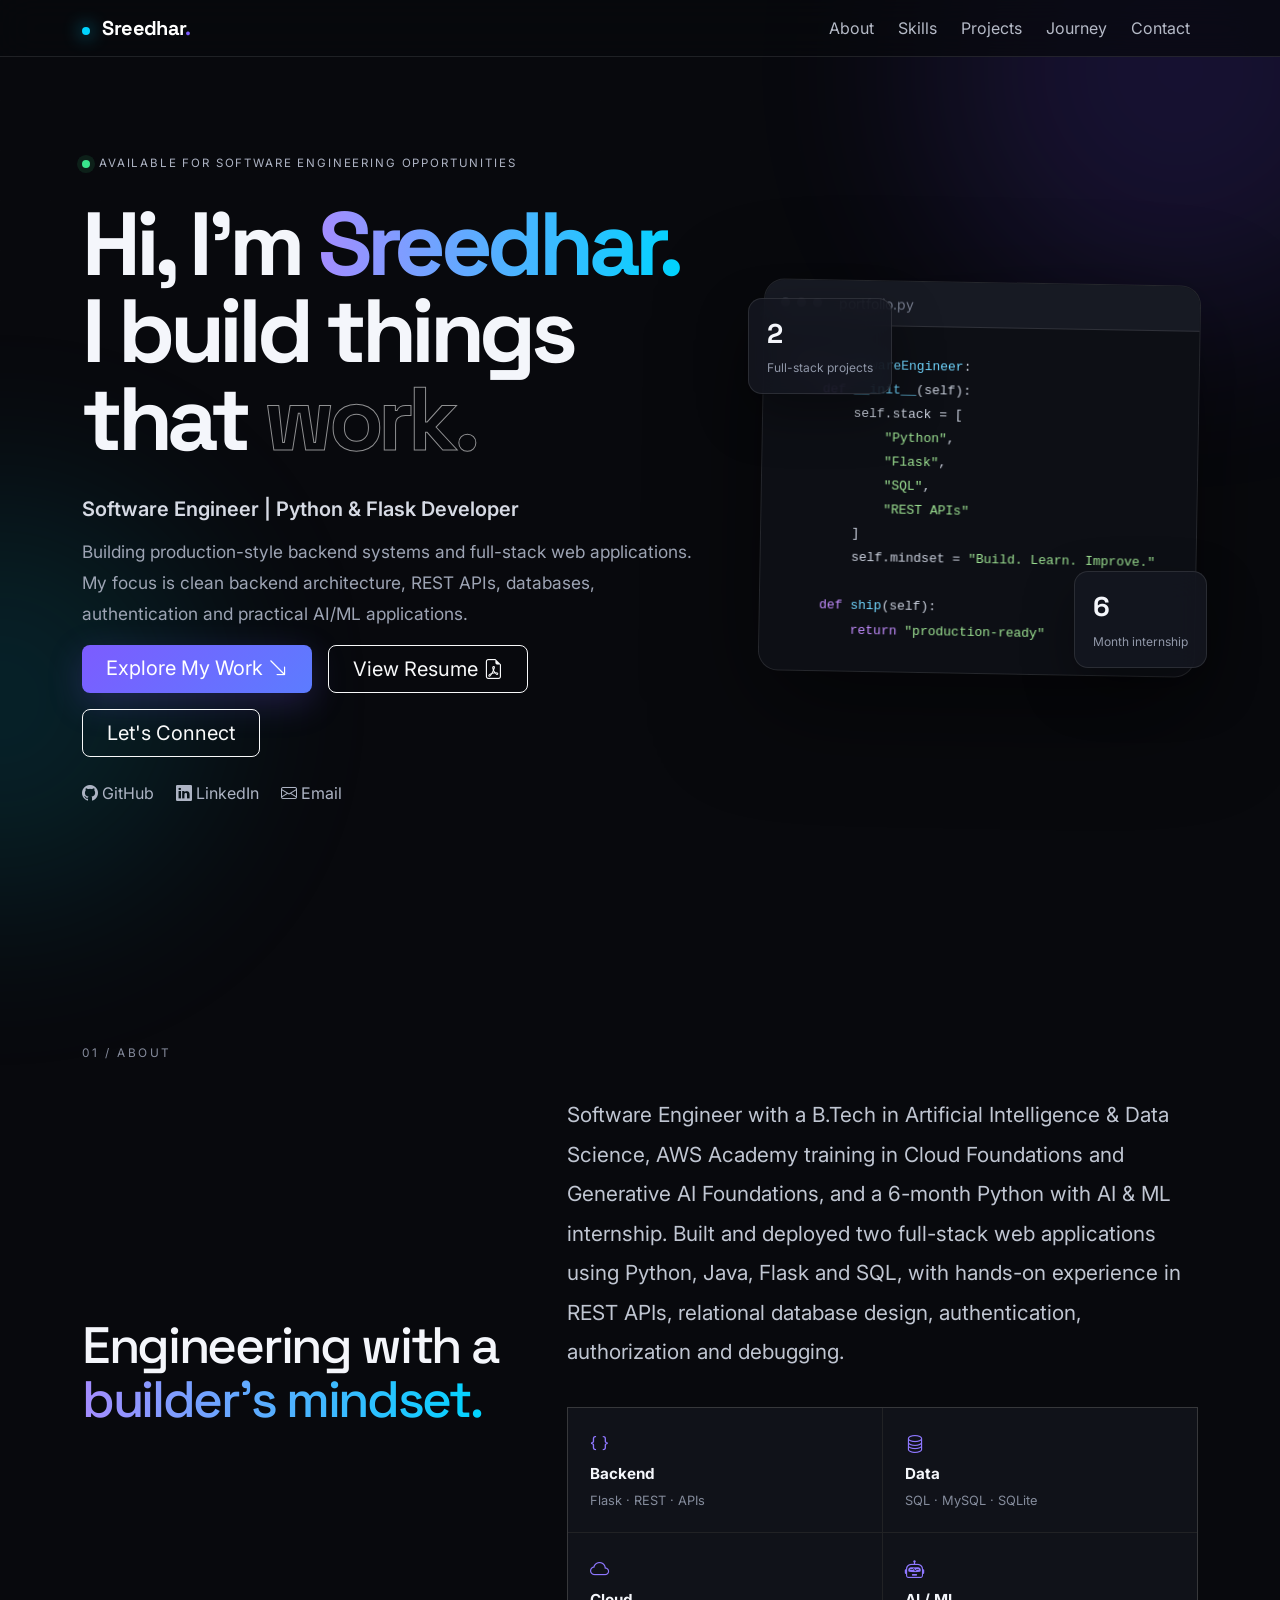
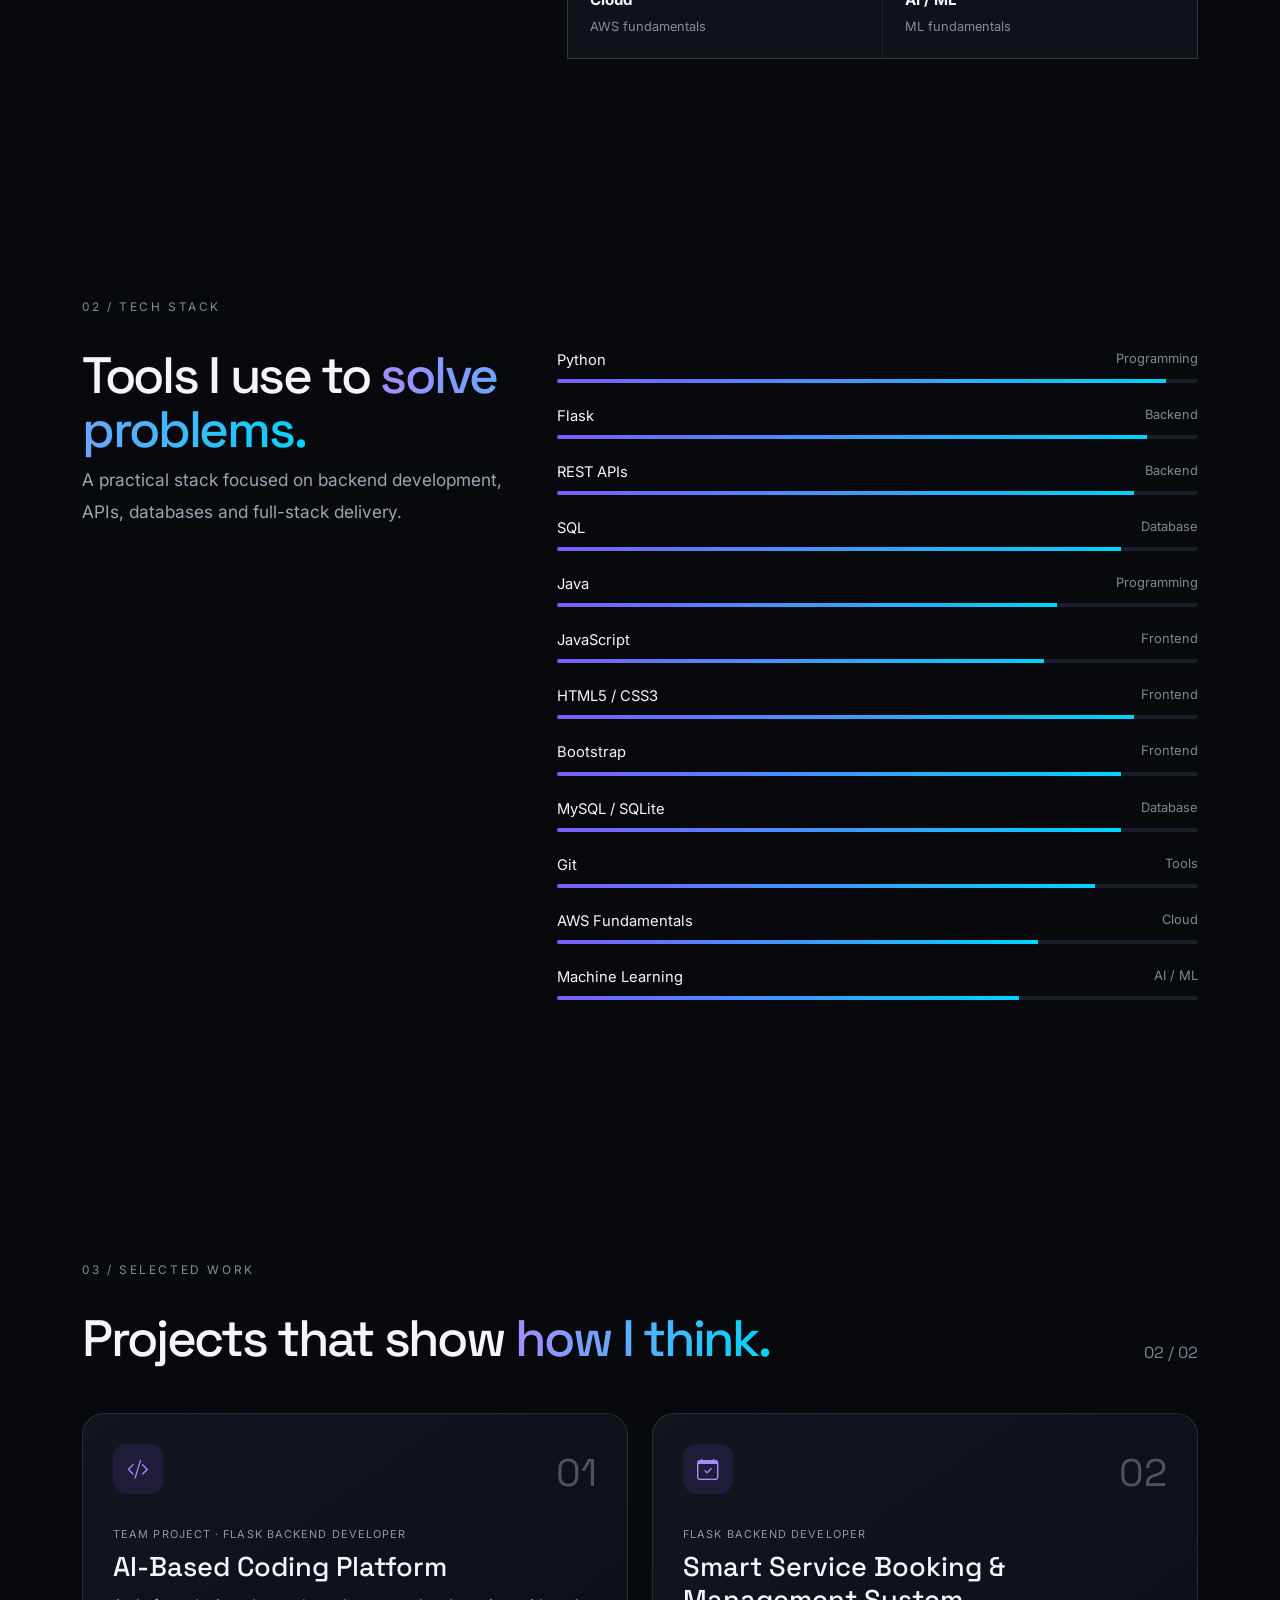
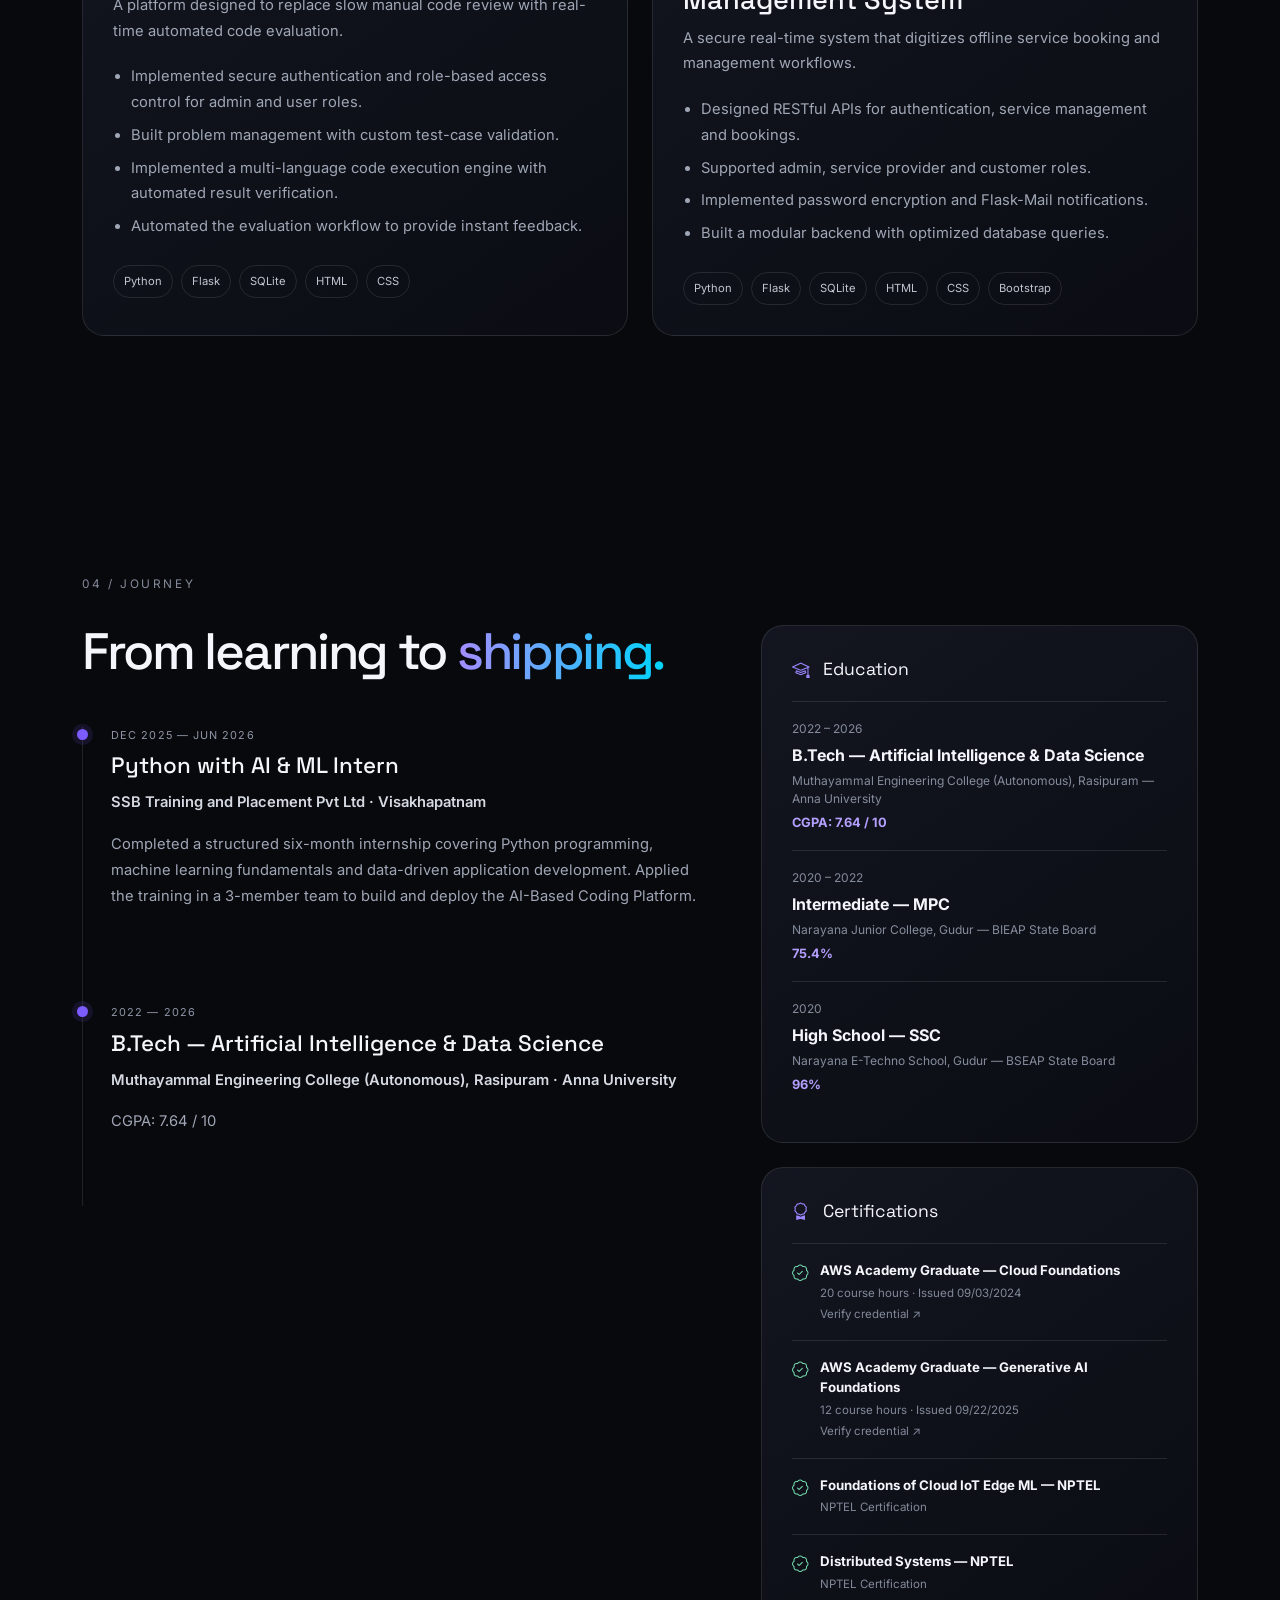
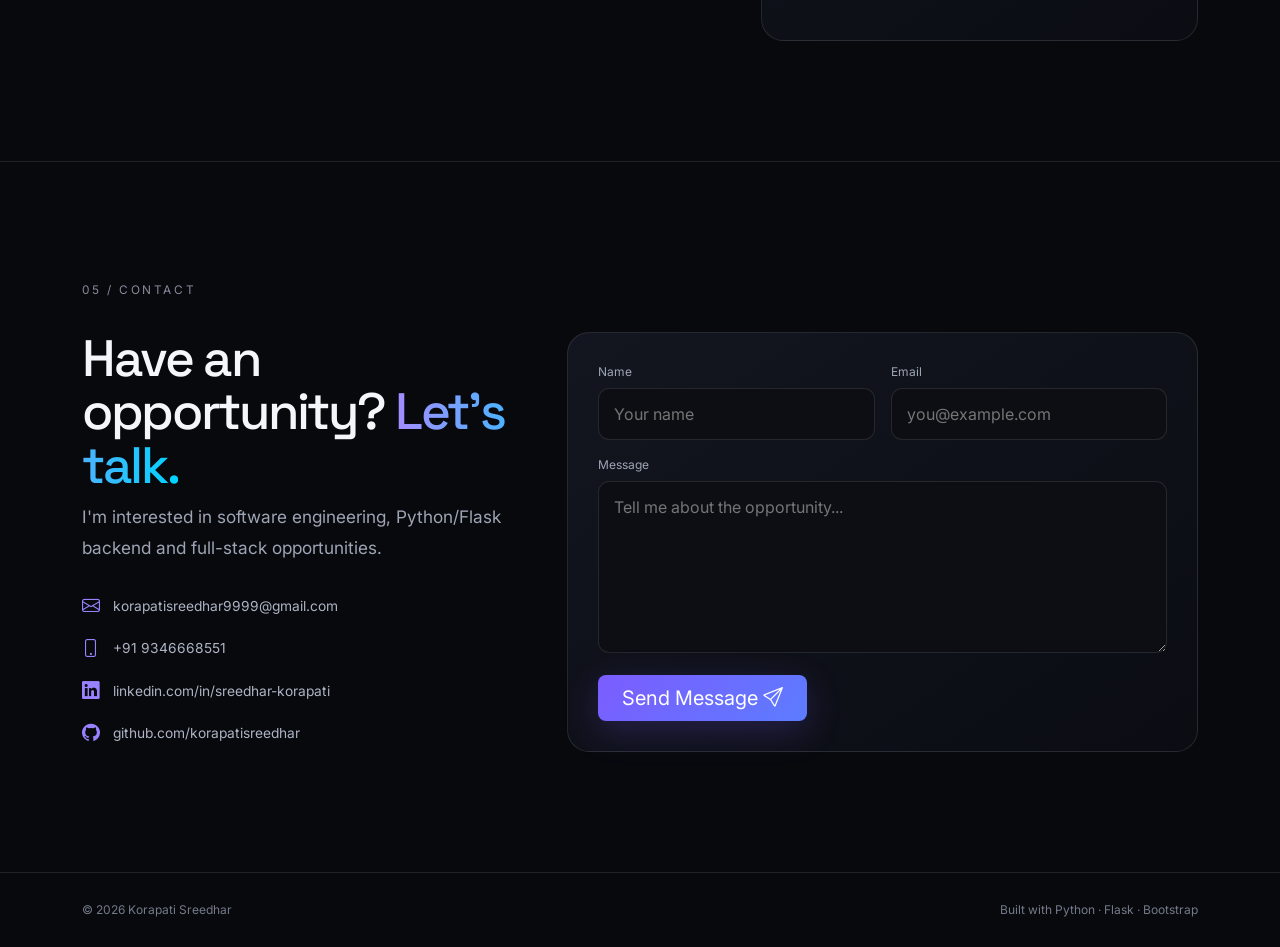
==== index.html @ 6ce33f74 "Make portfolio Netlify ready" ====
<!doctype html>
<html lang="en">
<head>
  <meta charset="utf-8">
  <meta name="viewport" content="width=device-width, initial-scale=1">
  <meta name="description" content="Portfolio of Korapati Sreedhar — Software Engineer, Python and Flask Developer.">
  <meta name="keywords" content="Korapati Sreedhar, Python Developer, Flask Developer, Software Engineer, REST API, AWS, AI Data Science">
  <meta name="author" content="Korapati Sreedhar">
  <title>Korapati Sreedhar | Software Engineer | Python & Flask Developer</title>

  <link rel="preconnect" href="https://fonts.googleapis.com">
  <link rel="preconnect" href="https://fonts.gstatic.com" crossorigin>
  <link href="https://fonts.googleapis.com/css2?family=Inter:wght@400;500;600;700;800&family=Space+Grotesk:wght@500;600;700&display=swap" rel="stylesheet">
  <link href="https://cdn.jsdelivr.net/npm/bootstrap@5.3.3/dist/css/bootstrap.min.css" rel="stylesheet">
  <link href="https://cdn.jsdelivr.net/npm/bootstrap-icons@1.11.3/font/bootstrap-icons.css" rel="stylesheet">
  <link rel="stylesheet" href="static/css/style.css">
</head>
<body data-bs-spy="scroll" data-bs-target="#mainNav">

<div class="bg-grid"></div>
<div class="orb orb-one"></div>
<div class="orb orb-two"></div>

<nav id="mainNav" class="navbar navbar-expand-lg navbar-dark fixed-top glass-nav">
  <div class="container">
    <a class="navbar-brand fw-bold" href="#home"><span class="brand-dot"></span> Sreedhar<span class="accent">.</span></a>
    <button class="navbar-toggler" type="button" data-bs-toggle="collapse" data-bs-target="#navMenu">
      <span class="navbar-toggler-icon"></span>
    </button>
    <div class="collapse navbar-collapse" id="navMenu">
      <ul class="navbar-nav ms-auto align-items-lg-center gap-lg-2">
        <li class="nav-item"><a class="nav-link" href="#about">About</a></li>
        <li class="nav-item"><a class="nav-link" href="#skills">Skills</a></li>
        <li class="nav-item"><a class="nav-link" href="#projects">Projects</a></li>
        <li class="nav-item"><a class="nav-link" href="#experience">Journey</a></li>
        <li class="nav-item"><a class="nav-link" href="#contact">Contact</a></li>
      </ul>
    </div>
  </div>
</nav>

<main id="home">
<section class="hero section-pad">
  <div class="container">
    <div class="row align-items-center g-5">
      <div class="col-lg-7 reveal">
        <div class="eyebrow"><span class="pulse"></span> AVAILABLE FOR SOFTWARE ENGINEERING OPPORTUNITIES</div>
        <h1>Hi, I'm <span class="gradient-text">Sreedhar.</span><br> I build things that <span class="outline-text">work.</span></h1>
        <p class="hero-role">Software Engineer | Python & Flask Developer</p>
        <p class="hero-copy">Building production-style backend systems and full-stack web applications. My focus is clean backend architecture, REST APIs, databases, authentication and practical AI/ML applications.</p>
        <div class="d-flex flex-wrap gap-3">
          <a class="btn btn-primary btn-lg px-4" href="#projects">Explore My Work <i class="bi bi-arrow-down-right"></i></a>
          <a class="btn btn-outline-light btn-lg px-4" href="resume.pdf" target="_blank">View Resume <i class="bi bi-file-earmark-pdf"></i></a>
          <a class="btn btn-outline-light btn-lg px-4" href="#contact">Let's Connect</a>
        </div>
        <div class="social-row mt-4">
          <a href="https://github.com/korapatisreedhar" target="_blank" rel="noopener"><i class="bi bi-github"></i> GitHub</a>
          <a href="https://linkedin.com/in/sreedhar-korapati" target="_blank" rel="noopener"><i class="bi bi-linkedin"></i> LinkedIn</a>
          <a href="mailto:korapatisreedhar9999@gmail.com"><i class="bi bi-envelope"></i> Email</a>
        </div>
      </div>
      <div class="col-lg-5 reveal">
        <div class="hero-card">
          <div class="code-window">
            <div class="window-bar"><span></span><span></span><span></span><small>portfolio.py</small></div>
            <pre><code><span class="kw">class</span> <span class="name">SoftwareEngineer</span>:
    <span class="kw">def</span> <span class="fn">__init__</span>(self):
        self.stack = [
            <span class="str">"Python"</span>,
            <span class="str">"Flask"</span>,
            <span class="str">"SQL"</span>,
            <span class="str">"REST APIs"</span>
        ]
        self.mindset = <span class="str">"Build. Learn. Improve."</span>

    <span class="kw">def</span> <span class="fn">ship</span>(self):
        <span class="kw">return</span> <span class="str">"production-ready"</span></code></pre>
          </div>
          <div class="floating-stat stat-one"><strong>2</strong><span>Full-stack projects</span></div>
          <div class="floating-stat stat-two"><strong>6</strong><span>Month internship</span></div>
        </div>
      </div>
    </div>
  </div>
</section>

<section id="about" class="section-pad">
  <div class="container">
    <div class="section-label">01 / ABOUT</div>
    <div class="row g-5 align-items-center">
      <div class="col-lg-5 reveal">
        <h2>Engineering with a <span class="gradient-text">builder's mindset.</span></h2>
      </div>
      <div class="col-lg-7 reveal">
        <p class="large-copy">Software Engineer with a B.Tech in Artificial Intelligence & Data Science, AWS Academy training in Cloud Foundations and Generative AI Foundations, and a 6-month Python with AI & ML internship. Built and deployed two full-stack web applications using Python, Java, Flask and SQL, with hands-on experience in REST APIs, relational database design, authentication, authorization and debugging.</p>
        <div class="mini-grid">
          <div><i class="bi bi-braces"></i><strong>Backend</strong><span>Flask · REST · APIs</span></div>
          <div><i class="bi bi-database"></i><strong>Data</strong><span>SQL · MySQL · SQLite</span></div>
          <div><i class="bi bi-cloud"></i><strong>Cloud</strong><span>AWS fundamentals</span></div>
          <div><i class="bi bi-robot"></i><strong>AI / ML</strong><span>ML fundamentals</span></div>
        </div>
      </div>
    </div>
  </div>
</section>

<section id="skills" class="section-pad">
  <div class="container">
    <div class="section-label">02 / TECH STACK</div>
    <div class="row g-4">
      <div class="col-lg-5 reveal">
        <h2>Tools I use to <span class="gradient-text">solve problems.</span></h2>
        <p class="muted">A practical stack focused on backend development, APIs, databases and full-stack delivery.</p>
      </div>
      <div class="col-lg-7">
        
        <div class="skill-item reveal">
          <div class="d-flex justify-content-between"><span>Python</span><small>Programming</small></div>
          <div class="progress-track"><div class="progress-fill" data-width="95%"></div></div>
        </div>
        
        <div class="skill-item reveal">
          <div class="d-flex justify-content-between"><span>Flask</span><small>Backend</small></div>
          <div class="progress-track"><div class="progress-fill" data-width="92%"></div></div>
        </div>
        
        <div class="skill-item reveal">
          <div class="d-flex justify-content-between"><span>REST APIs</span><small>Backend</small></div>
          <div class="progress-track"><div class="progress-fill" data-width="90%"></div></div>
        </div>
        
        <div class="skill-item reveal">
          <div class="d-flex justify-content-between"><span>SQL</span><small>Database</small></div>
          <div class="progress-track"><div class="progress-fill" data-width="88%"></div></div>
        </div>
        
        <div class="skill-item reveal">
          <div class="d-flex justify-content-between"><span>Java</span><small>Programming</small></div>
          <div class="progress-track"><div class="progress-fill" data-width="78%"></div></div>
        </div>
        
        <div class="skill-item reveal">
          <div class="d-flex justify-content-between"><span>JavaScript</span><small>Frontend</small></div>
          <div class="progress-track"><div class="progress-fill" data-width="76%"></div></div>
        </div>
        
        <div class="skill-item reveal">
          <div class="d-flex justify-content-between"><span>HTML5 / CSS3</span><small>Frontend</small></div>
          <div class="progress-track"><div class="progress-fill" data-width="90%"></div></div>
        </div>
        
        <div class="skill-item reveal">
          <div class="d-flex justify-content-between"><span>Bootstrap</span><small>Frontend</small></div>
          <div class="progress-track"><div class="progress-fill" data-width="88%"></div></div>
        </div>
        
        <div class="skill-item reveal">
          <div class="d-flex justify-content-between"><span>MySQL / SQLite</span><small>Database</small></div>
          <div class="progress-track"><div class="progress-fill" data-width="88%"></div></div>
        </div>
        
        <div class="skill-item reveal">
          <div class="d-flex justify-content-between"><span>Git</span><small>Tools</small></div>
          <div class="progress-track"><div class="progress-fill" data-width="84%"></div></div>
        </div>
        
        <div class="skill-item reveal">
          <div class="d-flex justify-content-between"><span>AWS Fundamentals</span><small>Cloud</small></div>
          <div class="progress-track"><div class="progress-fill" data-width="75%"></div></div>
        </div>
        
        <div class="skill-item reveal">
          <div class="d-flex justify-content-between"><span>Machine Learning</span><small>AI / ML</small></div>
          <div class="progress-track"><div class="progress-fill" data-width="72%"></div></div>
        </div>
        
      </div>
    </div>
  </div>
</section>

<section id="projects" class="section-pad">
  <div class="container">
    <div class="section-label">03 / SELECTED WORK</div>
    <div class="d-flex flex-wrap justify-content-between align-items-end gap-3 mb-5">
      <h2 class="mb-0">Projects that show <span class="gradient-text">how I think.</span></h2>
      <span class="project-count">02 / 02</span>
    </div>
    <div class="row g-4">
      
      <div class="col-lg-6 reveal">
        <article class="project-card">
          <div class="project-top">
            <div class="project-icon"><i class="bi bi-code-slash"></i></div>
            <span class="project-number">01</span>
          </div>
          <div class="project-type">Team Project · Flask Backend Developer</div>
          <h3>AI-Based Coding Platform</h3>
          <p>A platform designed to replace slow manual code review with real-time automated code evaluation.</p>
          <ul>
            <li>Implemented secure authentication and role-based access control for admin and user roles.</li><li>Built problem management with custom test-case validation.</li><li>Implemented a multi-language code execution engine with automated result verification.</li><li>Automated the evaluation workflow to provide instant feedback.</li>
          </ul>
          <div class="stack-row">
            <span>Python</span><span>Flask</span><span>SQLite</span><span>HTML</span><span>CSS</span>
          </div>
        </article>
      </div>
      
      <div class="col-lg-6 reveal">
        <article class="project-card">
          <div class="project-top">
            <div class="project-icon"><i class="bi bi-calendar-check"></i></div>
            <span class="project-number">02</span>
          </div>
          <div class="project-type">Flask Backend Developer</div>
          <h3>Smart Service Booking & Management System</h3>
          <p>A secure real-time system that digitizes offline service booking and management workflows.</p>
          <ul>
            <li>Designed RESTful APIs for authentication, service management and bookings.</li><li>Supported admin, service provider and customer roles.</li><li>Implemented password encryption and Flask-Mail notifications.</li><li>Built a modular backend with optimized database queries.</li>
          </ul>
          <div class="stack-row">
            <span>Python</span><span>Flask</span><span>SQLite</span><span>HTML</span><span>CSS</span><span>Bootstrap</span>
          </div>
        </article>
      </div>
      
    </div>
  </div>
</section>

<section id="experience" class="section-pad">
  <div class="container">
    <div class="section-label">04 / JOURNEY</div>
    <div class="row g-5">
      <div class="col-lg-7 reveal">
        <h2>From learning to <span class="gradient-text">shipping.</span></h2>
        <div class="timeline mt-5">
          <div class="timeline-item">
            <span class="timeline-dot"></span>
            <div class="timeline-date">DEC 2025 — JUN 2026</div>
            <h3>Python with AI & ML Intern</h3>
            <p class="company">SSB Training and Placement Pvt Ltd · Visakhapatnam</p>
            <p>Completed a structured six-month internship covering Python programming, machine learning fundamentals and data-driven application development. Applied the training in a 3-member team to build and deploy the AI-Based Coding Platform.</p>
          </div>
          <div class="timeline-item">
            <span class="timeline-dot"></span>
            <div class="timeline-date">2022 — 2026</div>
            <h3>B.Tech — Artificial Intelligence & Data Science</h3>
            <p class="company">Muthayammal Engineering College (Autonomous), Rasipuram · Anna University</p>
            <p>CGPA: 7.64 / 10</p>
          </div>
        </div>
      </div>
      <div class="col-lg-5 reveal">
        <div class="side-card">
          <div class="side-title"><i class="bi bi-mortarboard"></i> Education</div>
          
          <div class="edu-item">
            <small>2022 – 2026</small><strong>B.Tech — Artificial Intelligence & Data Science</strong><span>Muthayammal Engineering College (Autonomous), Rasipuram — Anna University</span><b>CGPA: 7.64 / 10</b>
          </div>
          
          <div class="edu-item">
            <small>2020 – 2022</small><strong>Intermediate — MPC</strong><span>Narayana Junior College, Gudur — BIEAP State Board</span><b>75.4%</b>
          </div>
          
          <div class="edu-item">
            <small>2020</small><strong>High School — SSC</strong><span>Narayana E-Techno School, Gudur — BSEAP State Board</span><b>96%</b>
          </div>
          
        </div>
        <div class="side-card mt-4">
          <div class="side-title"><i class="bi bi-award"></i> Certifications</div>
          
          <div class="cert-item">
            <i class="bi bi-patch-check"></i>
            <div><strong>AWS Academy Graduate — Cloud Foundations</strong><span>20 course hours · Issued 09/03/2024</span><a href="https://credly.com/go/Mh8CQO0n" target="_blank" rel="noopener">Verify credential ↗</a></div>
          </div>
          
          <div class="cert-item">
            <i class="bi bi-patch-check"></i>
            <div><strong>AWS Academy Graduate — Generative AI Foundations</strong><span>12 course hours · Issued 09/22/2025</span><a href="https://credly.com/badges/006347e3-b0c2-4b7e-8e74-ee17e98fd7c4" target="_blank" rel="noopener">Verify credential ↗</a></div>
          </div>
          
          <div class="cert-item">
            <i class="bi bi-patch-check"></i>
            <div><strong>Foundations of Cloud IoT Edge ML — NPTEL</strong><span>NPTEL Certification</span></div>
          </div>
          
          <div class="cert-item">
            <i class="bi bi-patch-check"></i>
            <div><strong>Distributed Systems — NPTEL</strong><span>NPTEL Certification</span></div>
          </div>
          
        </div>
      </div>
    </div>
  </div>
</section>

<section id="contact" class="section-pad contact-section">
  <div class="container">
    <div class="section-label">05 / CONTACT</div>
    <div class="row g-5 align-items-start">
      <div class="col-lg-5 reveal">
        <h2>Have an opportunity? <span class="gradient-text">Let's talk.</span></h2>
        <p class="muted">I'm interested in software engineering, Python/Flask backend and full-stack opportunities.</p>
        <div class="contact-links">
          <a href="mailto:korapatisreedhar9999@gmail.com"><i class="bi bi-envelope"></i><span>korapatisreedhar9999@gmail.com</span></a>
          <a href="tel:+91 9346668551"><i class="bi bi-phone"></i><span>+91 9346668551</span></a>
          <a href="https://linkedin.com/in/sreedhar-korapati" target="_blank" rel="noopener"><i class="bi bi-linkedin"></i><span>linkedin.com/in/sreedhar-korapati</span></a>
          <a href="https://github.com/korapatisreedhar" target="_blank" rel="noopener"><i class="bi bi-github"></i><span>github.com/korapatisreedhar</span></a>
        </div>
      </div>
      <div class="col-lg-7 reveal">
        
          
        
        <form class="contact-form" method="POST" action="#">
          <input type="hidden" name="form-name" value="contact"><p class="d-none"><label>Do not fill this out: <input name="bot-field"></label></p><div class="row g-3">
            <div class="col-md-6"><label>Name</label><input name="name" type="text" placeholder="Your name" required maxlength="120"></div>
            <div class="col-md-6"><label>Email</label><input name="email" type="email" placeholder="you@example.com" required maxlength="160"></div>
            <div class="col-12"><label>Message</label><textarea name="message" rows="6" placeholder="Tell me about the opportunity..." required></textarea></div>
            <div class="col-12"><button class="btn btn-primary btn-lg px-4" type="submit">Send Message <i class="bi bi-send"></i></button></div>
          </div>
        </form>
      </div>
    </div>
  </div>
</section>
</main>

<footer class="footer">
  <div class="container d-flex flex-wrap justify-content-between gap-3">
    <span>© 2026 Korapati Sreedhar</span>
    <span>Built with Python · Flask · Bootstrap</span>
  </div>
</footer>

<script src="https://cdn.jsdelivr.net/npm/bootstrap@5.3.3/dist/js/bootstrap.bundle.min.js"></script>
<script src="static/js/main.js"></script>
</body>
</html>
---- static/css/style.css ----
:root{
  --bg:#08090d;--surface:#101219;--surface2:#151822;--text:#f4f6fb;--muted:#9da4b4;
  --line:rgba(255,255,255,.10);--accent:#7c5cff;--accent2:#00d4ff;
}
*{scroll-behavior:smooth}body{margin:0;background:var(--bg);color:var(--text);font-family:Inter,sans-serif;overflow-x:hidden}
h1,h2,h3,.navbar-brand{font-family:"Space Grotesk",sans-serif}h1{font-size:clamp(3.1rem,7vw,6.4rem);line-height:.98;letter-spacing:-.06em;font-weight:700}
h2{font-size:clamp(2.2rem,4vw,4rem);line-height:1.05;letter-spacing:-.045em}.accent,.gradient-text{color:var(--accent)}
.gradient-text{background:linear-gradient(90deg,#a58cff,#00d4ff);-webkit-background-clip:text;background-clip:text;color:transparent}
.outline-text{-webkit-text-stroke:1px rgba(255,255,255,.55);color:transparent}.muted{color:var(--muted);font-size:1.08rem;line-height:1.8}
.section-pad{padding:120px 0}.section-label{font-size:.74rem;letter-spacing:.22em;color:#858b9c;margin-bottom:32px}
.bg-grid{position:fixed;inset:0;pointer-events:none;opacity:.18;background-image:linear-gradient(rgba(255,255,255,.035) 1px,transparent 1px),linear-gradient(90deg,rgba(255,255,255,.035) 1px,transparent 1px);background-size:50px 50px;mask-image:linear-gradient(to bottom,black,transparent 85%);z-index:-3}
.orb{position:fixed;border-radius:50%;filter:blur(100px);opacity:.15;z-index:-2}.orb-one{width:500px;height:500px;background:#7048ff;top:-180px;right:-150px}.orb-two{width:400px;height:400px;background:#00bcd4;bottom:0;left:-200px}
.glass-nav{background:rgba(8,9,13,.72);backdrop-filter:blur(18px);border-bottom:1px solid var(--line)}.navbar-brand{letter-spacing:-.03em}.brand-dot{display:inline-block;width:8px;height:8px;background:var(--accent2);border-radius:50%;margin-right:8px;box-shadow:0 0 18px var(--accent2)}
.nav-link{color:#b5bac7!important}.nav-link:hover{color:#fff!important}.hero{min-height:100vh;display:flex;align-items:center;padding-top:150px}
.eyebrow{display:inline-flex;align-items:center;gap:9px;font-size:.72rem;letter-spacing:.16em;color:#aeb4c4;margin-bottom:28px}.pulse{width:8px;height:8px;border-radius:50%;background:#39e58c;box-shadow:0 0 0 5px rgba(57,229,140,.1)}
.hero-role{font-size:1.25rem;color:#d6dae4;margin:30px 0 12px;font-weight:600}.hero-copy{max-width:650px;color:var(--muted);font-size:1.08rem;line-height:1.8}
.btn-primary{background:linear-gradient(135deg,#7c5cff,#5c7cff);border:0;box-shadow:0 10px 35px rgba(124,92,255,.22)}.btn-primary:hover{transform:translateY(-2px)}
.social-row{display:flex;gap:22px;flex-wrap:wrap}.social-row a,.contact-links a{color:#adb4c4;text-decoration:none}.social-row a:hover,.contact-links a:hover{color:#fff}
.hero-card{position:relative;min-height:500px;display:flex;align-items:center;justify-content:center}.code-window{width:min(100%,510px);background:#0d0f15;border:1px solid var(--line);border-radius:20px;overflow:hidden;box-shadow:0 35px 100px rgba(0,0,0,.5);transform:rotate(1deg)}
.window-bar{height:45px;background:#171a23;border-bottom:1px solid var(--line);display:flex;align-items:center;gap:7px;padding:0 16px}.window-bar span{width:9px;height:9px;border-radius:50%;background:#454b59}.window-bar small{margin-left:10px;color:#73798a}.code-window pre{margin:0;padding:28px;font-size:13px;line-height:1.85;color:#cbd1de;overflow:auto}.kw{color:#c38cff}.name,.fn{color:#70d6ff}.str{color:#9ee493}
.floating-stat{position:absolute;background:rgba(20,23,32,.85);border:1px solid var(--line);backdrop-filter:blur(15px);padding:15px 18px;border-radius:14px;box-shadow:0 20px 50px rgba(0,0,0,.35)}.floating-stat strong{display:block;font-size:1.7rem;font-family:"Space Grotesk"}.floating-stat span{color:#9097a8;font-size:.75rem}.stat-one{top:14%;left:-3%}.stat-two{right:-2%;bottom:12%}
.large-copy{font-size:1.3rem;line-height:1.9;color:#c0c6d2}.mini-grid{display:grid;grid-template-columns:1fr 1fr;gap:1px;background:var(--line);border:1px solid var(--line);margin-top:35px}.mini-grid div{background:var(--surface);padding:22px;display:grid;gap:5px}.mini-grid i{color:#8e77ff;font-size:1.2rem}.mini-grid strong{font-size:.95rem}.mini-grid span{color:#858c9c;font-size:.8rem}
.skill-item{margin-bottom:22px}.skill-item>div:first-child{font-size:.92rem;margin-bottom:8px}.skill-item small{color:#7f8696}.progress-track{height:4px;background:#1b1e28;border-radius:10px;overflow:hidden}.progress-fill{height:100%;width:0;background:linear-gradient(90deg,#7c5cff,#00d4ff);transition:width 1.2s ease}
.project-card,.side-card,.contact-form{height:100%;background:linear-gradient(145deg,rgba(21,24,34,.9),rgba(12,14,20,.9));border:1px solid var(--line);border-radius:22px;padding:30px;transition:.35s}.project-card:hover{transform:translateY(-8px);border-color:rgba(124,92,255,.4);box-shadow:0 25px 70px rgba(0,0,0,.3)}.project-top{display:flex;justify-content:space-between}.project-icon{width:50px;height:50px;display:grid;place-items:center;border-radius:14px;background:rgba(124,92,255,.12);color:#a58cff;font-size:1.35rem}.project-number{color:#4d5361;font-family:"Space Grotesk";font-size:2.4rem}.project-type,.timeline-date{color:#8f96a6;text-transform:uppercase;letter-spacing:.1em;font-size:.68rem;margin-top:24px}.project-card h3{font-size:1.7rem;margin:9px 0}.project-card p,.project-card li,.timeline-item p{color:#9fa6b5;line-height:1.75;font-size:.92rem}.project-card ul{padding-left:18px;margin:20px 0}.project-card li{margin:7px 0}.stack-row{display:flex;gap:8px;flex-wrap:wrap;margin-top:25px}.stack-row span{padding:7px 10px;border:1px solid var(--line);border-radius:999px;color:#c0c5d0;font-size:.7rem}
.project-count{font-family:"Space Grotesk";color:#7e8494}.timeline{border-left:1px solid var(--line);padding-left:28px}.timeline-item{position:relative;padding-bottom:55px}.timeline-dot{position:absolute;left:-34px;top:2px;width:11px;height:11px;border-radius:50%;background:var(--accent);box-shadow:0 0 0 5px rgba(124,92,255,.12)}.timeline-item h3{font-size:1.4rem;margin:10px 0}.timeline-item .company{color:#d5d9e2;font-weight:600}.side-card{height:auto}.side-title{font-family:"Space Grotesk";font-size:1.1rem;padding-bottom:18px;border-bottom:1px solid var(--line)}.side-title i{color:#9b86ff;margin-right:8px}.edu-item{padding:18px 0;border-bottom:1px solid var(--line);display:grid;gap:5px}.edu-item:last-child{border:0}.edu-item small,.edu-item span{color:#858c9d;font-size:.75rem}.edu-item b{color:#b49fff;font-size:.8rem}.cert-item{display:flex;gap:12px;padding:17px 0;border-bottom:1px solid var(--line)}.cert-item:last-child{border:0}.cert-item>i{color:#75ddaf}.cert-item div{display:grid;gap:4px}.cert-item strong{font-size:.83rem}.cert-item span,.cert-item a{font-size:.72rem;color:#82899a;text-decoration:none}.cert-item a:hover{color:#fff}
.contact-section{border-top:1px solid var(--line)}.contact-links{display:grid;gap:16px;margin-top:30px}.contact-links a{display:flex;gap:13px;align-items:center;font-size:.86rem}.contact-links i{color:#9882ff;font-size:1.1rem}.contact-form label{display:block;color:#9ea5b4;font-size:.75rem;margin-bottom:7px}.contact-form input,.contact-form textarea{width:100%;background:#0c0e14;border:1px solid var(--line);border-radius:11px;padding:13px 15px;color:#fff;outline:0}.contact-form input:focus,.contact-form textarea:focus{border-color:#7561d9;box-shadow:0 0 0 3px rgba(124,92,255,.08)}.footer{border-top:1px solid var(--line);padding:28px 0;color:#737a8a;font-size:.75rem}
.reveal{opacity:0;transform:translateY(20px);transition:opacity .7s ease,transform .7s ease}.reveal.visible{opacity:1;transform:none}
@media(max-width:991px){.hero{padding-top:130px}.hero-card{min-height:430px}.stat-one{left:0}.stat-two{right:0}.section-pad{padding:90px 0}}
@media(max-width:575px){.section-pad{padding:75px 0}.hero-card{min-height:360px}.code-window pre{padding:18px;font-size:10px}.floating-stat{padding:10px 12px}.floating-stat strong{font-size:1.3rem}.floating-stat span{font-size:.65rem}.mini-grid{grid-template-columns:1fr}}
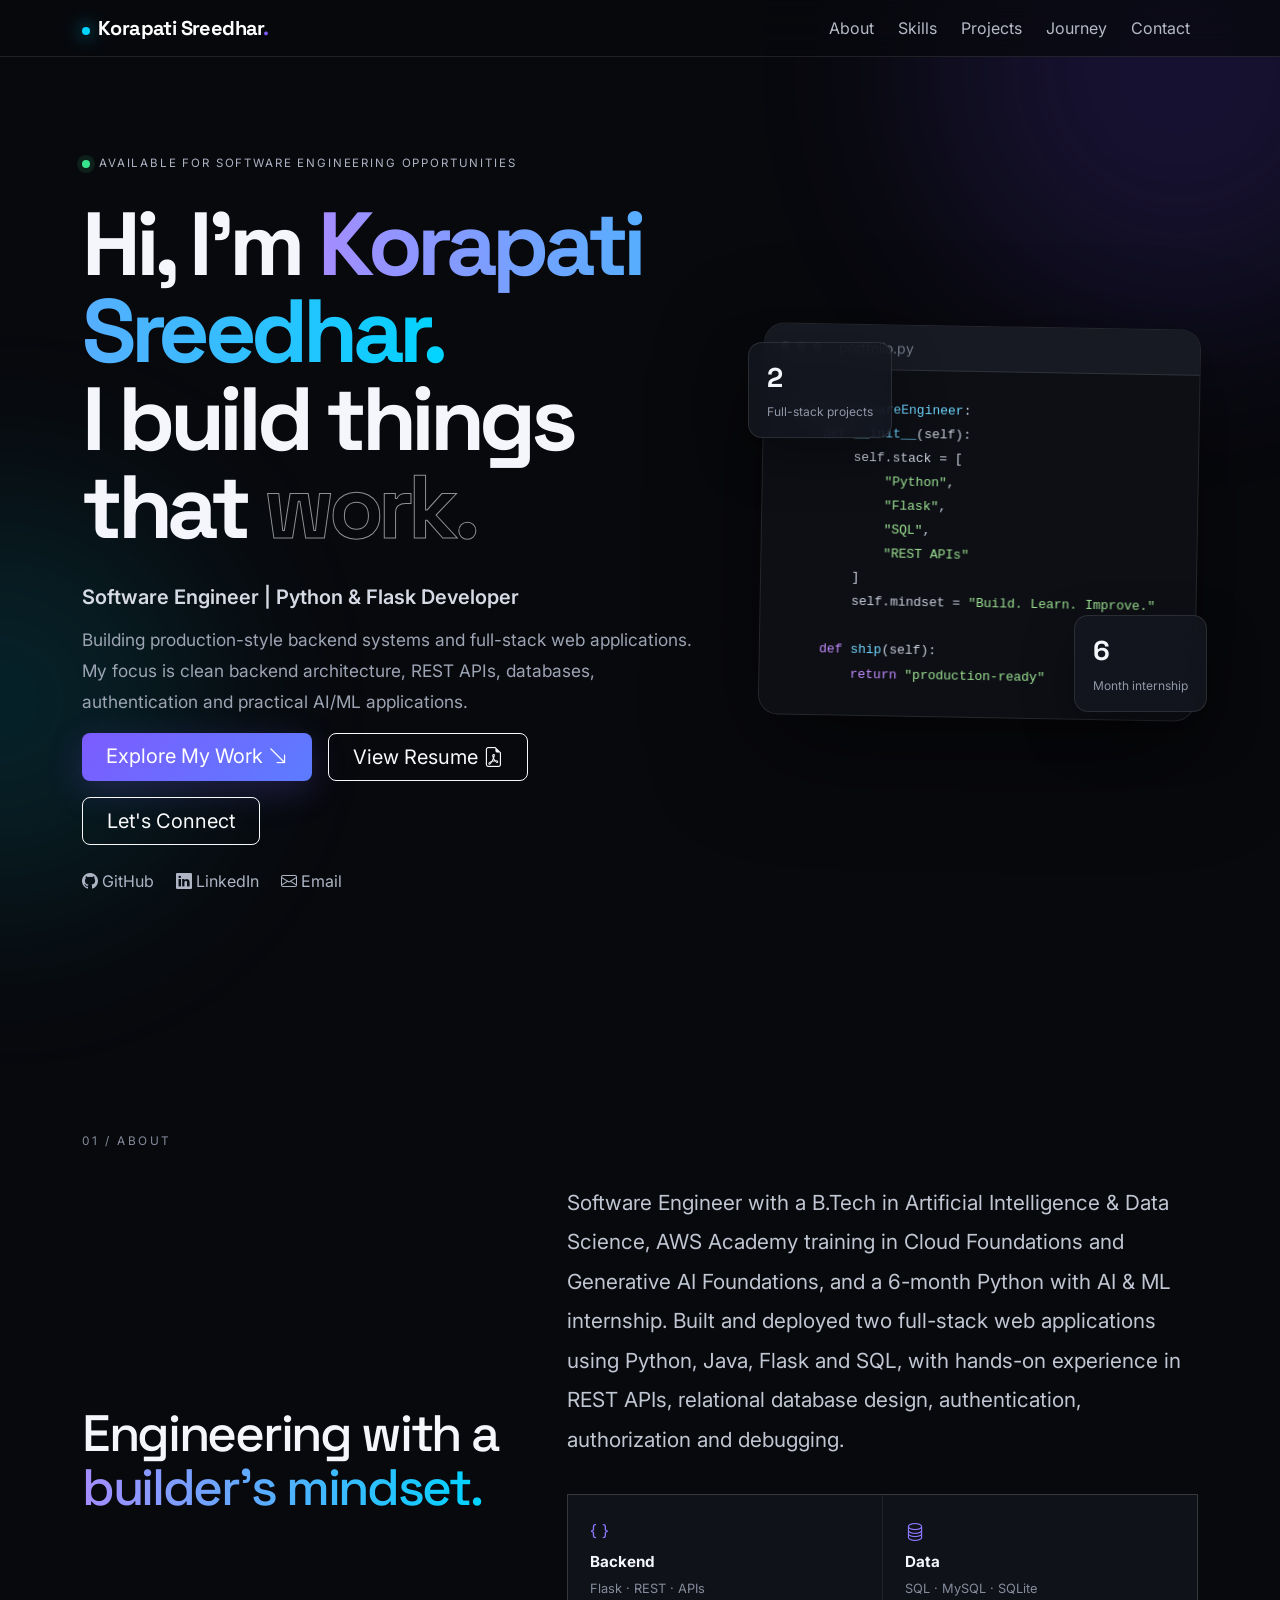
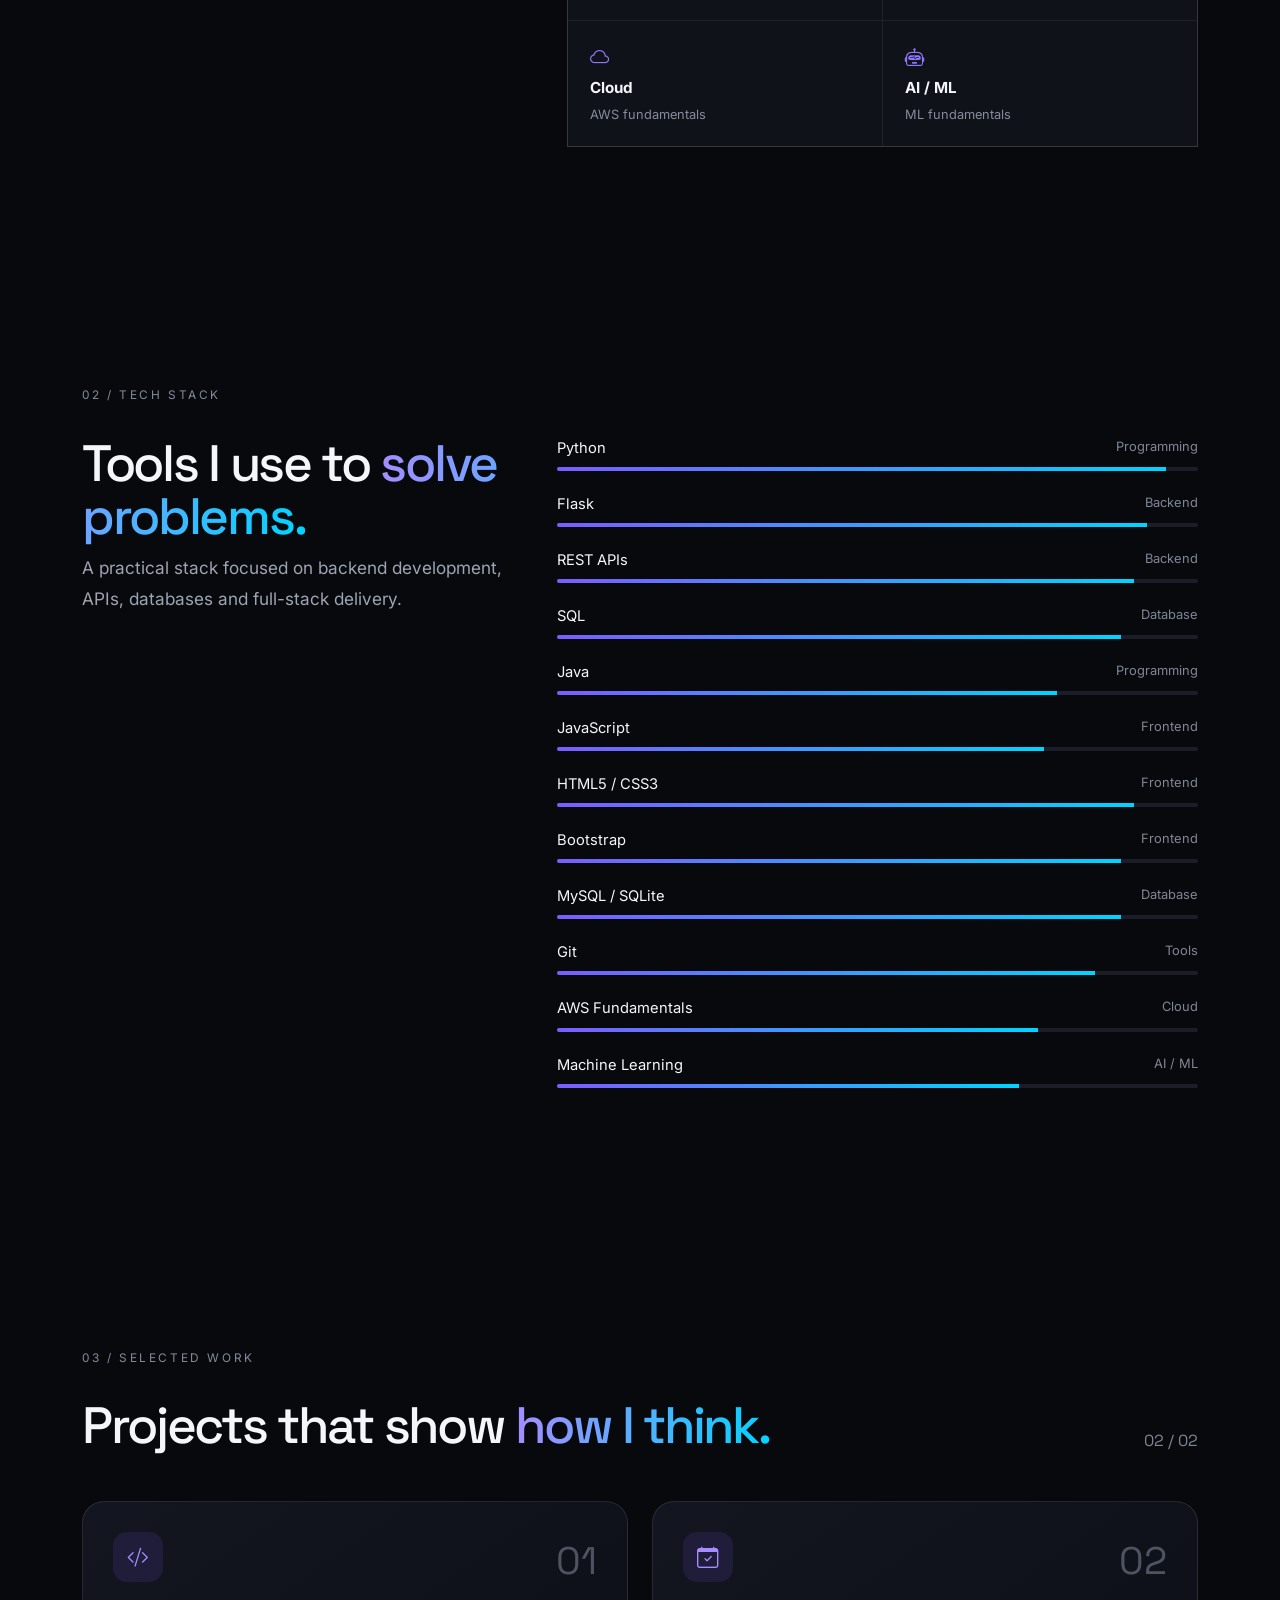
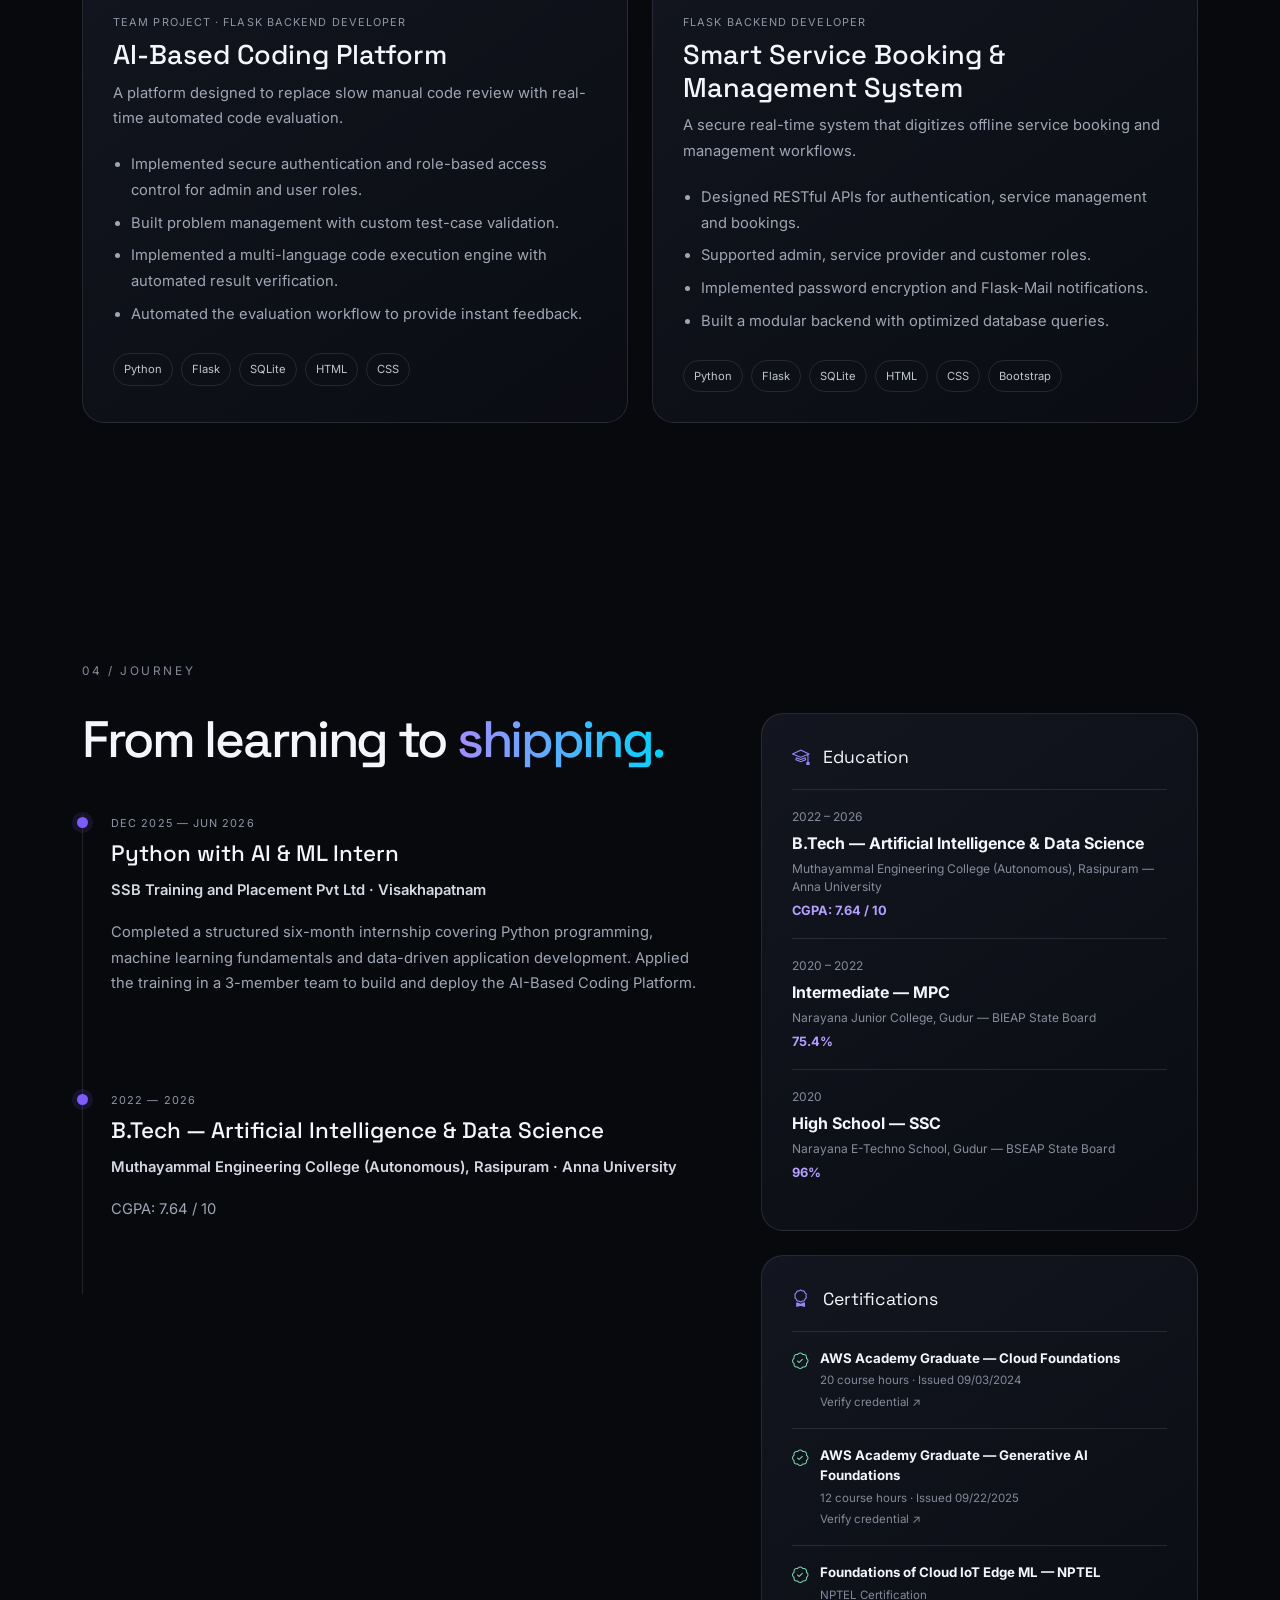
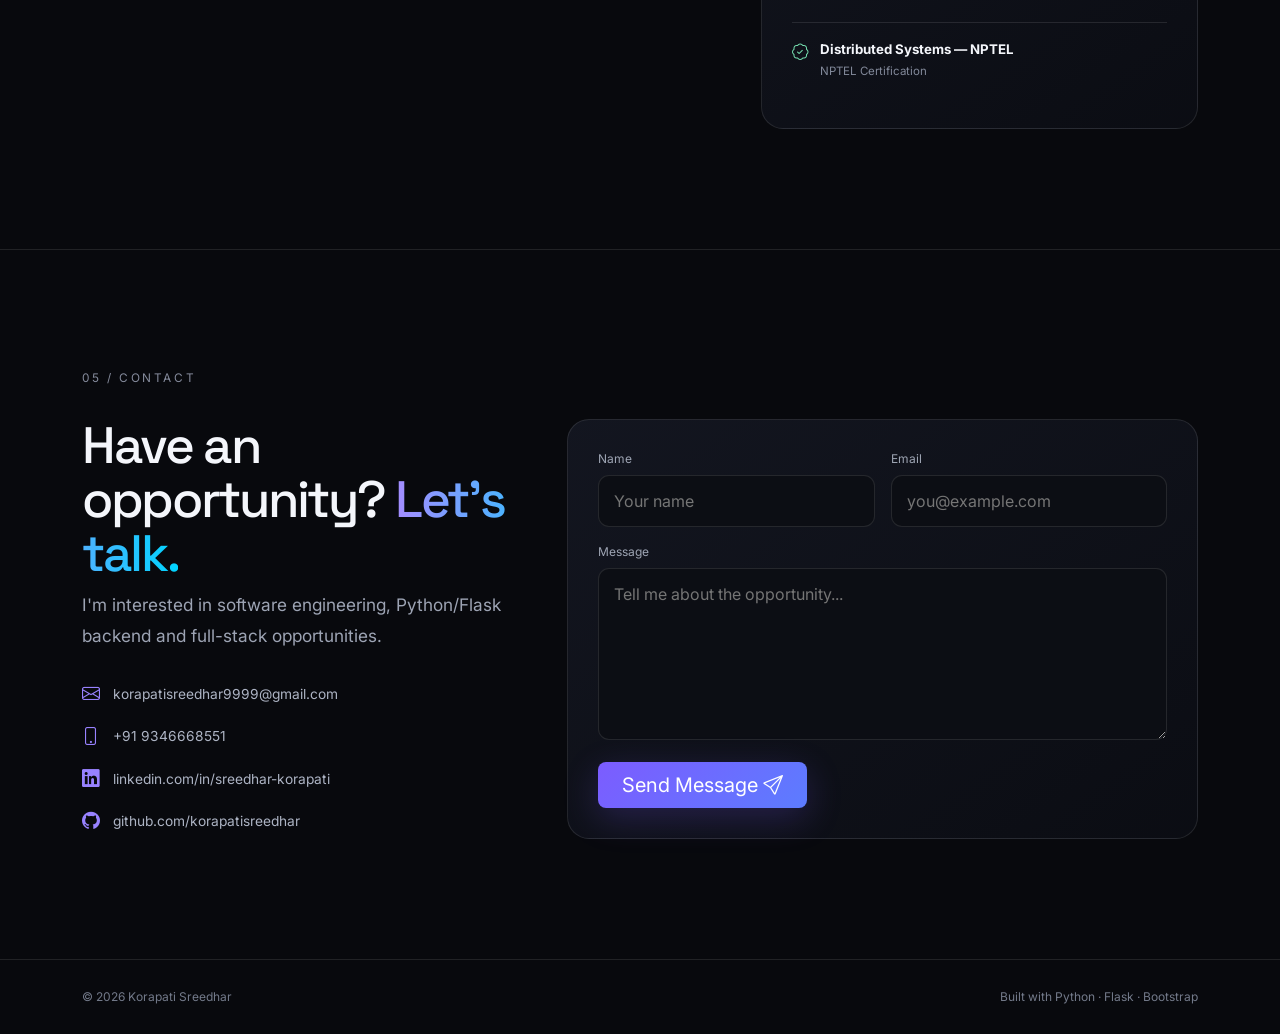
==== commit c7e7da21: "Make linkedin as working" ====
--- a/index.html
+++ b/index.html
@@ -23,7 +23,7 @@
 
 <nav id="mainNav" class="navbar navbar-expand-lg navbar-dark fixed-top glass-nav">
   <div class="container">
-    <a class="navbar-brand fw-bold" href="#home"><span class="brand-dot"></span> Sreedhar<span class="accent">.</span></a>
+    <a class="navbar-brand fw-bold" href="#home"><span class="brand-dot"></span>Korapati Sreedhar<span class="accent">.</span></a>
     <button class="navbar-toggler" type="button" data-bs-toggle="collapse" data-bs-target="#navMenu">
       <span class="navbar-toggler-icon"></span>
     </button>
@@ -45,7 +45,7 @@
     <div class="row align-items-center g-5">
       <div class="col-lg-7 reveal">
         <div class="eyebrow"><span class="pulse"></span> AVAILABLE FOR SOFTWARE ENGINEERING OPPORTUNITIES</div>
-        <h1>Hi, I'm <span class="gradient-text">Sreedhar.</span><br> I build things that <span class="outline-text">work.</span></h1>
+        <h1>Hi, I'm <span class="gradient-text"> Korapati Sreedhar.</span><br> I build things that <span class="outline-text">work.</span></h1>
         <p class="hero-role">Software Engineer | Python & Flask Developer</p>
         <p class="hero-copy">Building production-style backend systems and full-stack web applications. My focus is clean backend architecture, REST APIs, databases, authentication and practical AI/ML applications.</p>
         <div class="d-flex flex-wrap gap-3">
@@ -55,7 +55,7 @@
         </div>
         <div class="social-row mt-4">
           <a href="https://github.com/korapatisreedhar" target="_blank" rel="noopener"><i class="bi bi-github"></i> GitHub</a>
-          <a href="https://linkedin.com/in/sreedhar-korapati" target="_blank" rel="noopener"><i class="bi bi-linkedin"></i> LinkedIn</a>
+          <a href="https://www.linkedin.com/in/sreedhar-korapati-77a0b024a" target="_blank" rel="noopener"><i class="bi bi-linkedin"></i> LinkedIn</a>
           <a href="mailto:korapatisreedhar9999@gmail.com"><i class="bi bi-envelope"></i> Email</a>
         </div>
       </div>
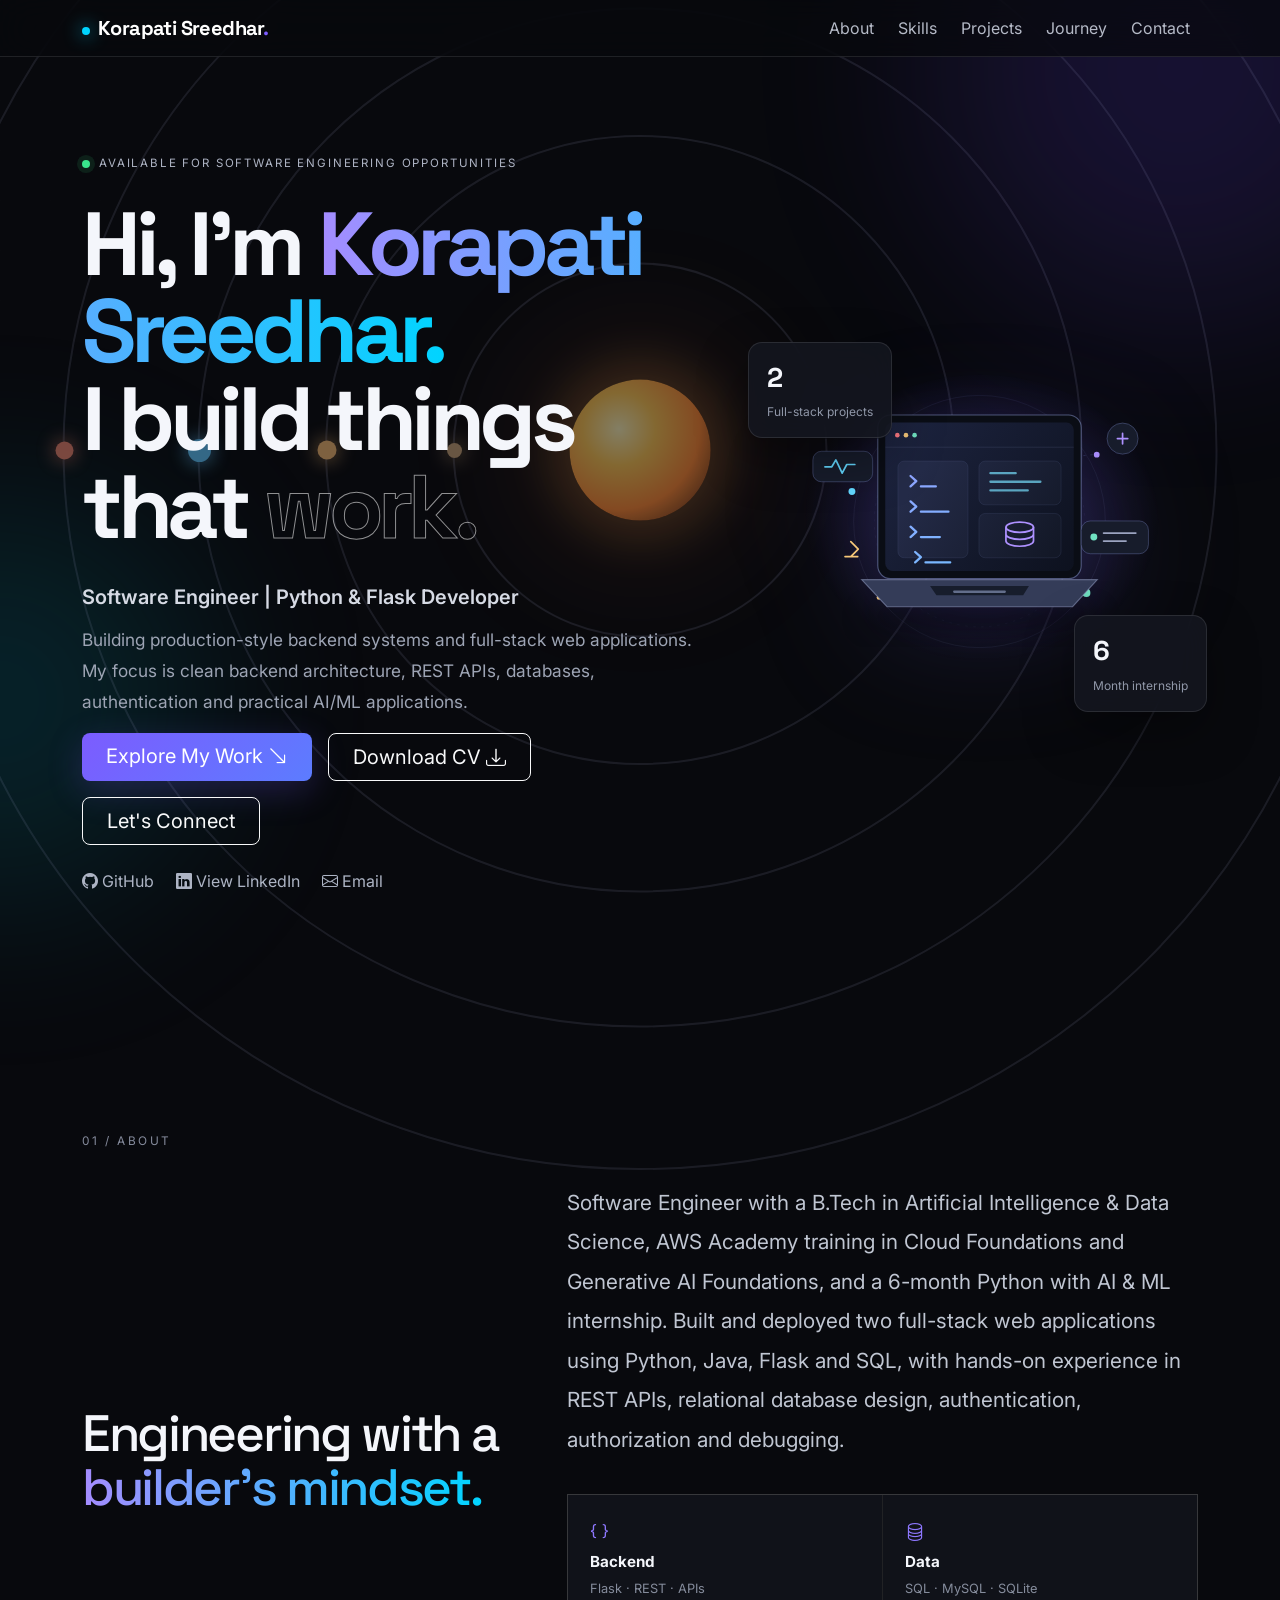
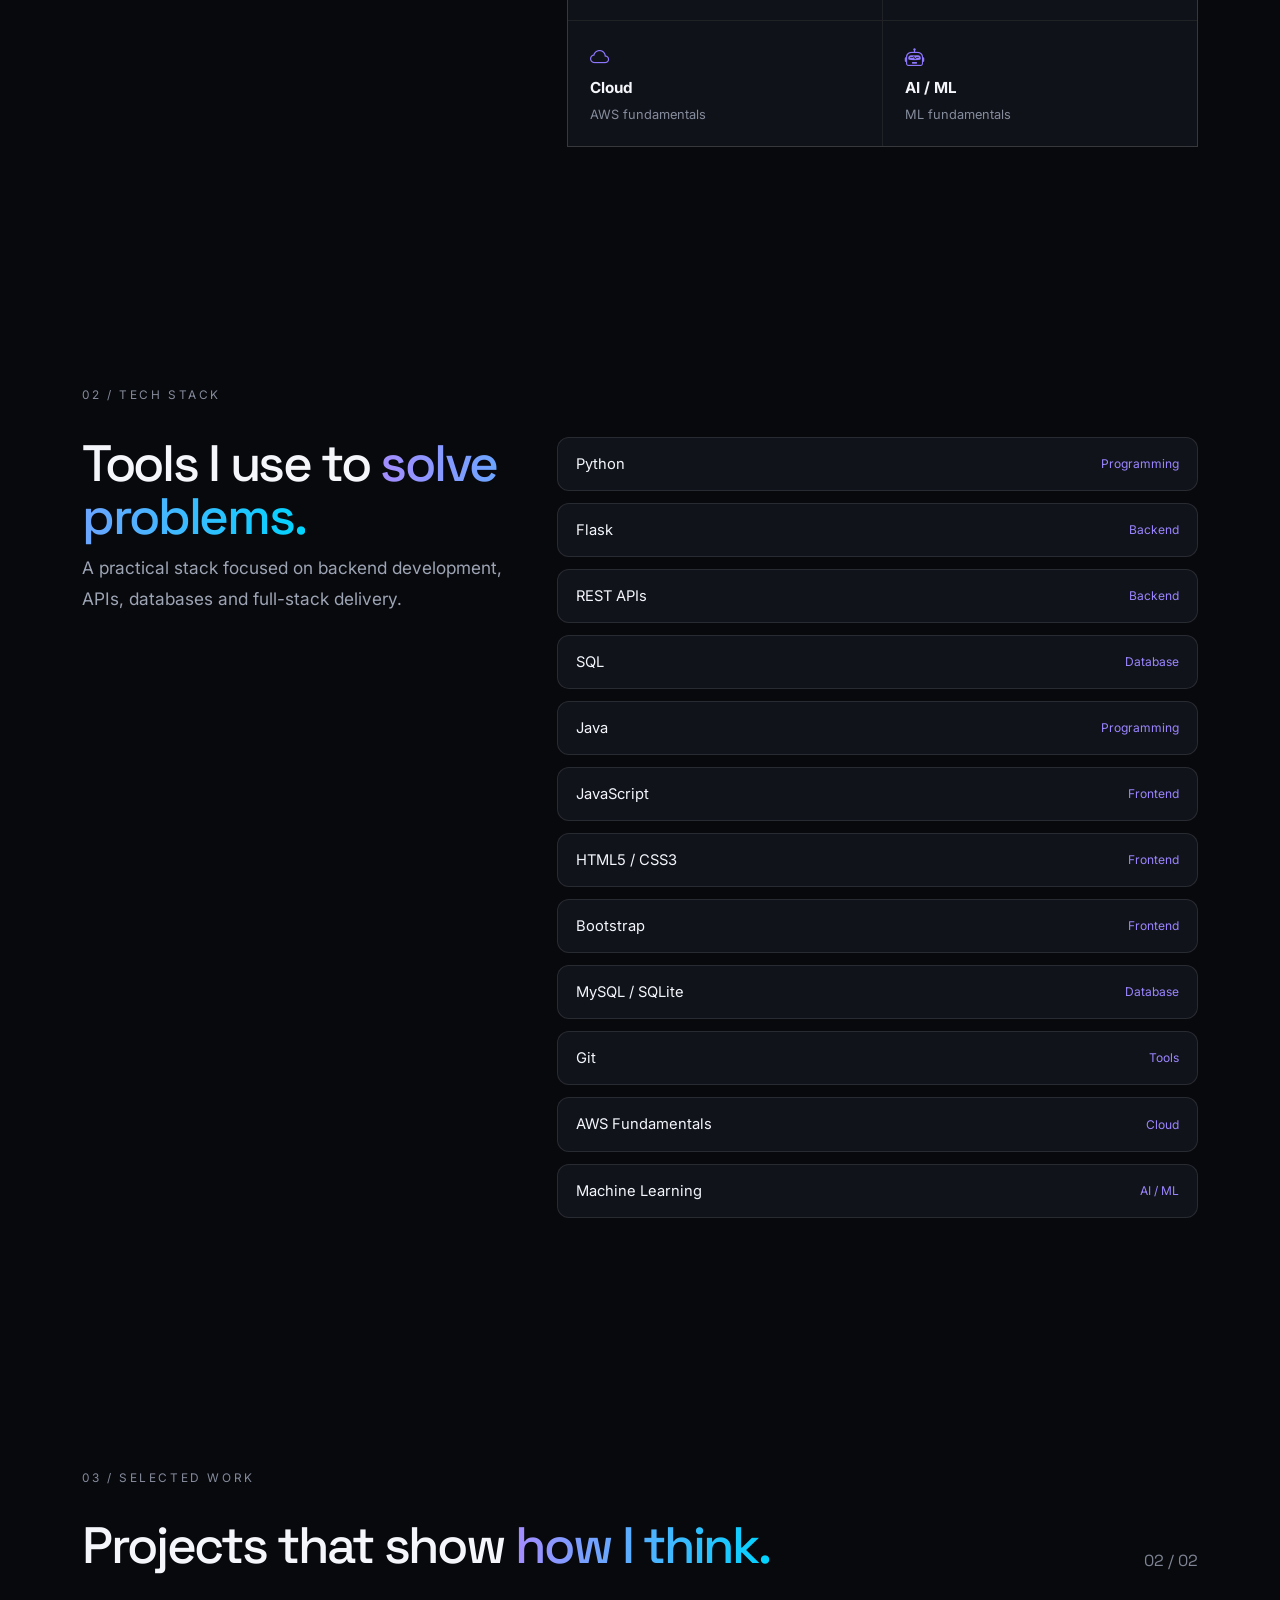
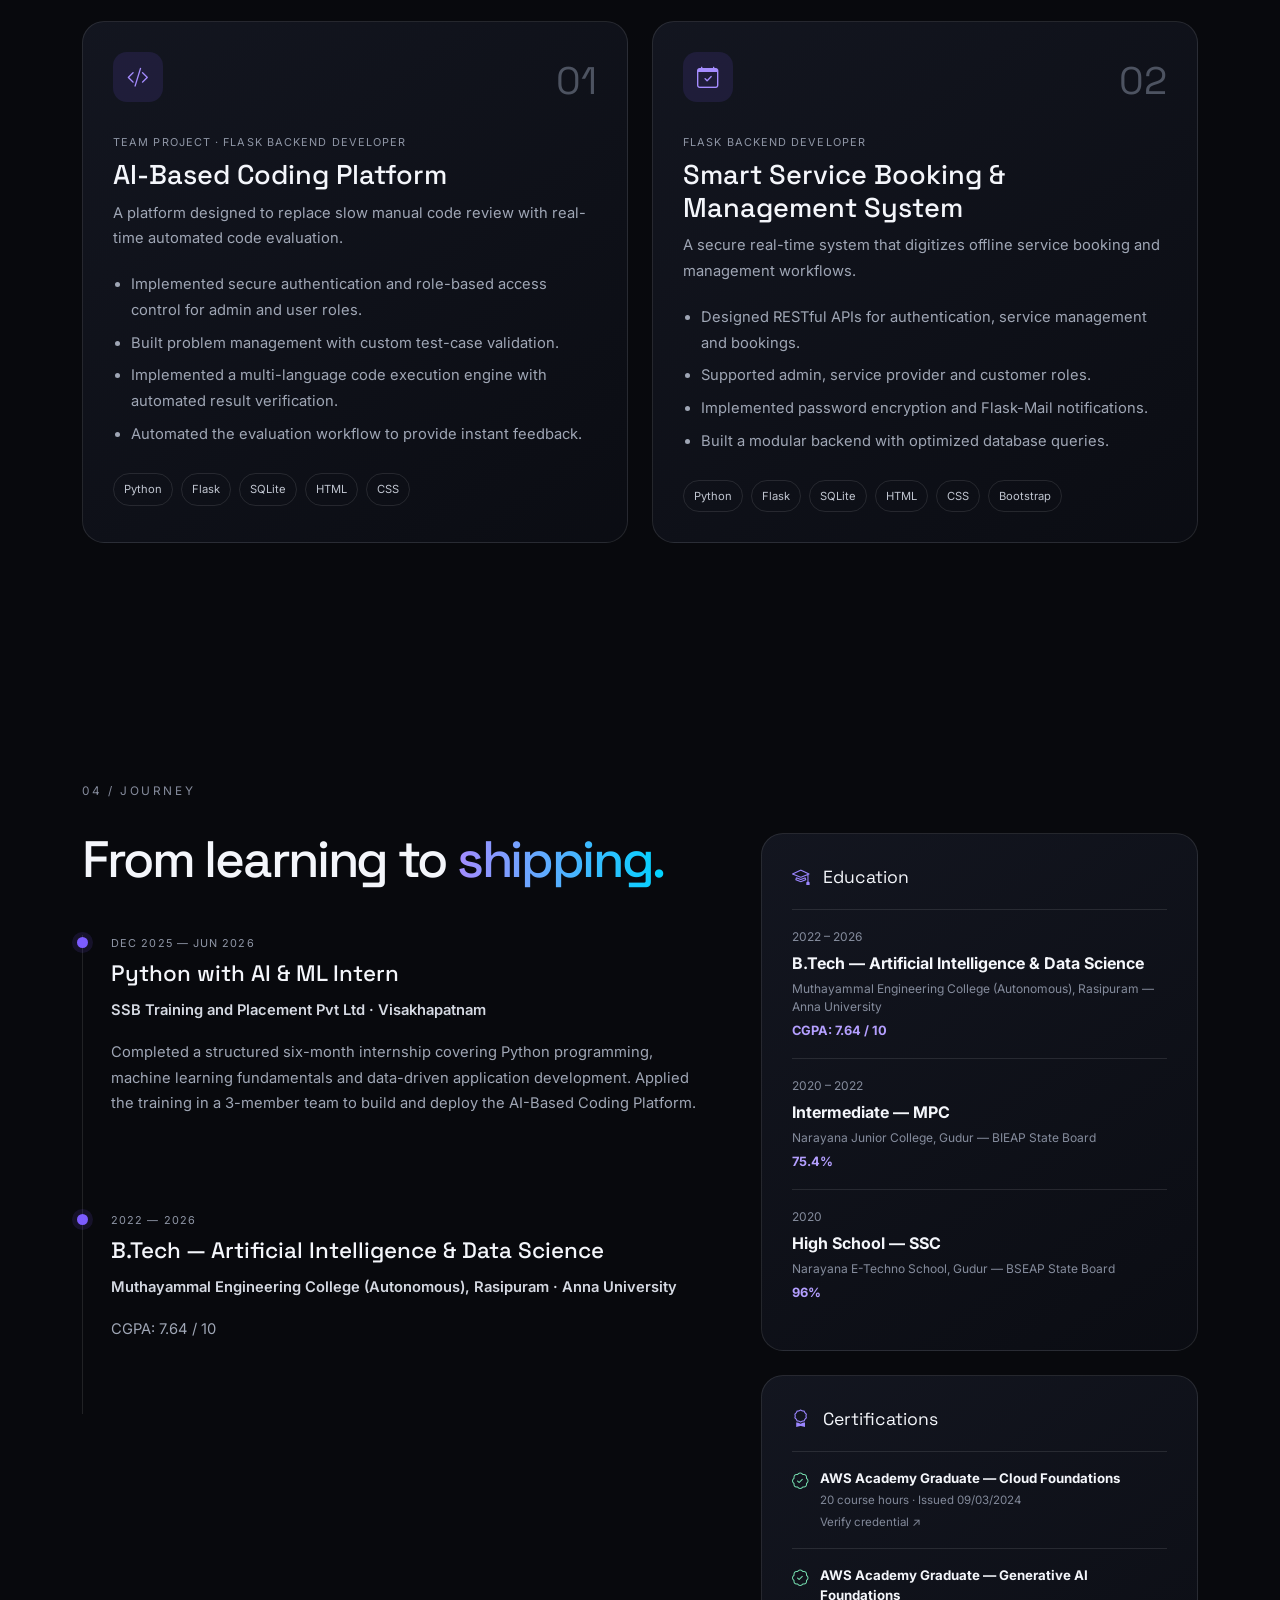
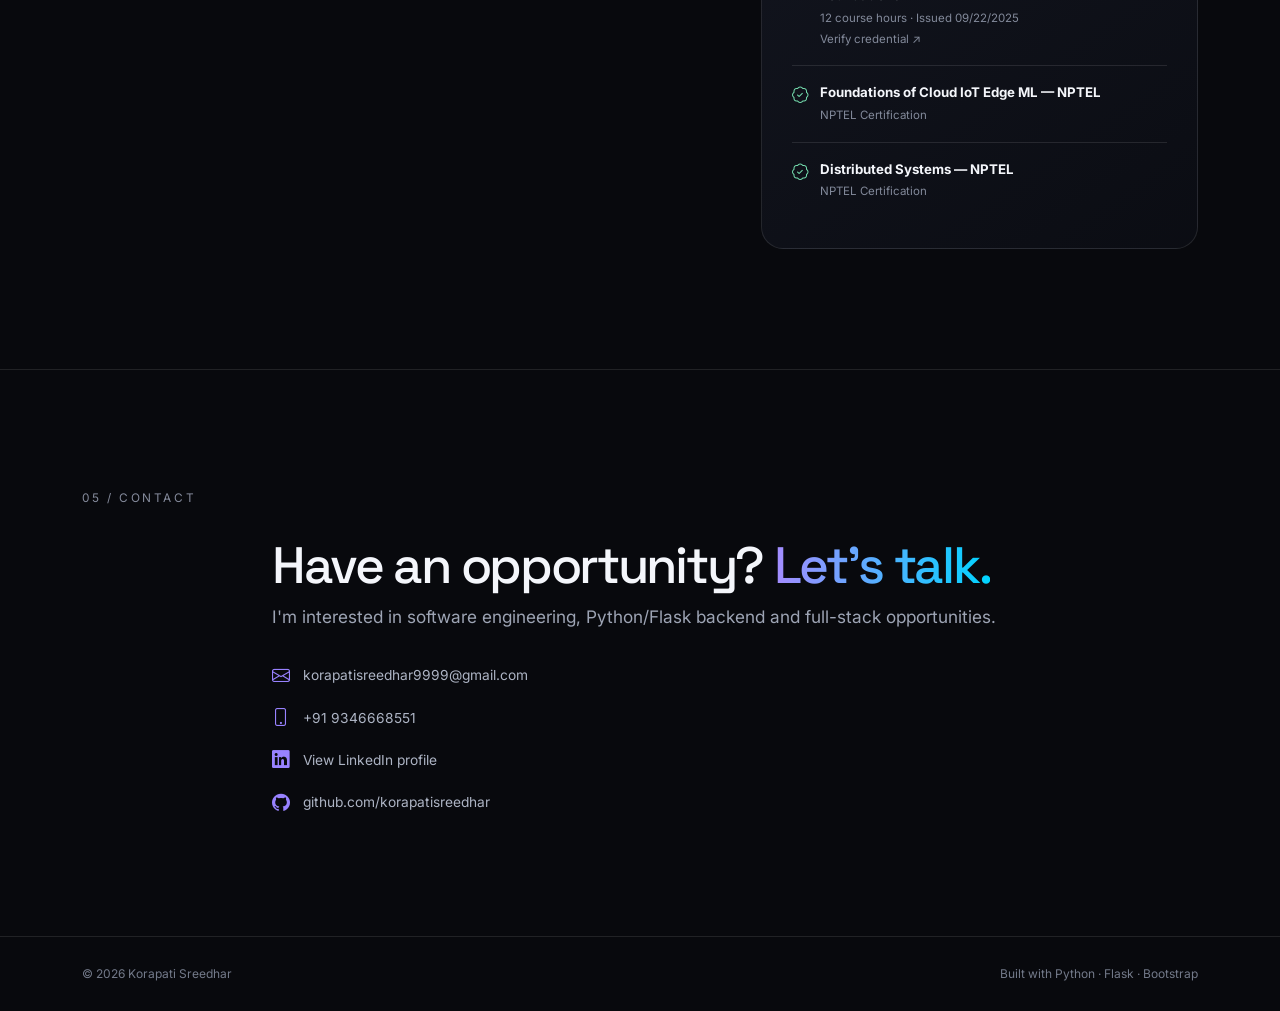
==== commit 9a45e86d: "Enhance portfolio design and CV links Co-authored-by: Copilot <223556219+Copilot@users.noreply.githu" ====
--- a/index.html
+++ b/index.html
@@ -8,6 +8,7 @@
   <meta name="author" content="Korapati Sreedhar">
   <title>Korapati Sreedhar | Software Engineer | Python & Flask Developer</title>
 
+  <link rel="icon" type="image/svg+xml" href="static/img/favicon.svg">
   <link rel="preconnect" href="https://fonts.googleapis.com">
   <link rel="preconnect" href="https://fonts.gstatic.com" crossorigin>
   <link href="https://fonts.googleapis.com/css2?family=Inter:wght@400;500;600;700;800&family=Space+Grotesk:wght@500;600;700&display=swap" rel="stylesheet">
@@ -20,6 +21,14 @@
 <div class="bg-grid"></div>
 <div class="orb orb-one"></div>
 <div class="orb orb-two"></div>
+<div class="solar-system" aria-hidden="true">
+  <div class="sun"></div>
+  <div class="orbit orbit-one"><span class="orbit-planet planet-one"></span></div>
+  <div class="orbit orbit-two"><span class="orbit-planet planet-two"></span></div>
+  <div class="orbit orbit-three"><span class="orbit-planet planet-three"></span></div>
+  <div class="orbit orbit-four"><span class="orbit-planet planet-four"></span></div>
+  <div class="orbit orbit-five"><span class="orbit-planet planet-five"></span></div>
+</div>
 
 <nav id="mainNav" class="navbar navbar-expand-lg navbar-dark fixed-top glass-nav">
   <div class="container">
@@ -50,32 +59,18 @@
         <p class="hero-copy">Building production-style backend systems and full-stack web applications. My focus is clean backend architecture, REST APIs, databases, authentication and practical AI/ML applications.</p>
         <div class="d-flex flex-wrap gap-3">
           <a class="btn btn-primary btn-lg px-4" href="#projects">Explore My Work <i class="bi bi-arrow-down-right"></i></a>
-          <a class="btn btn-outline-light btn-lg px-4" href="resume.pdf" target="_blank">View Resume <i class="bi bi-file-earmark-pdf"></i></a>
+          <a class="btn btn-outline-light btn-lg px-4" href="/download-cv">Download CV <i class="bi bi-download"></i></a>
           <a class="btn btn-outline-light btn-lg px-4" href="#contact">Let's Connect</a>
         </div>
         <div class="social-row mt-4">
           <a href="https://github.com/korapatisreedhar" target="_blank" rel="noopener"><i class="bi bi-github"></i> GitHub</a>
-          <a href="https://www.linkedin.com/in/sreedhar-korapati-77a0b024a" target="_blank" rel="noopener"><i class="bi bi-linkedin"></i> LinkedIn</a>
+          <a href="https://www.linkedin.com/in/sreedhar-korapati-77a0b024a" target="_blank" rel="noopener"><i class="bi bi-linkedin"></i> View LinkedIn</a>
           <a href="mailto:korapatisreedhar9999@gmail.com"><i class="bi bi-envelope"></i> Email</a>
         </div>
       </div>
       <div class="col-lg-5 reveal">
         <div class="hero-card">
-          <div class="code-window">
-            <div class="window-bar"><span></span><span></span><span></span><small>portfolio.py</small></div>
-            <pre><code><span class="kw">class</span> <span class="name">SoftwareEngineer</span>:
-    <span class="kw">def</span> <span class="fn">__init__</span>(self):
-        self.stack = [
-            <span class="str">"Python"</span>,
-            <span class="str">"Flask"</span>,
-            <span class="str">"SQL"</span>,
-            <span class="str">"REST APIs"</span>
-        ]
-        self.mindset = <span class="str">"Build. Learn. Improve."</span>
-
-    <span class="kw">def</span> <span class="fn">ship</span>(self):
-        <span class="kw">return</span> <span class="str">"production-ready"</span></code></pre>
-          </div>
+          <img class="hero-illustration" src="static/img/engineering-illustration.svg" alt="Illustration of a software engineer's workstation with code, data, and connected systems">
           <div class="floating-stat stat-one"><strong>2</strong><span>Full-stack projects</span></div>
           <div class="floating-stat stat-two"><strong>6</strong><span>Month internship</span></div>
         </div>
@@ -114,65 +109,29 @@
       </div>
       <div class="col-lg-7">
         
-        <div class="skill-item reveal">
-          <div class="d-flex justify-content-between"><span>Python</span><small>Programming</small></div>
-          <div class="progress-track"><div class="progress-fill" data-width="95%"></div></div>
-        </div>
-        
-        <div class="skill-item reveal">
-          <div class="d-flex justify-content-between"><span>Flask</span><small>Backend</small></div>
-          <div class="progress-track"><div class="progress-fill" data-width="92%"></div></div>
-        </div>
-        
-        <div class="skill-item reveal">
-          <div class="d-flex justify-content-between"><span>REST APIs</span><small>Backend</small></div>
-          <div class="progress-track"><div class="progress-fill" data-width="90%"></div></div>
-        </div>
-        
-        <div class="skill-item reveal">
-          <div class="d-flex justify-content-between"><span>SQL</span><small>Database</small></div>
-          <div class="progress-track"><div class="progress-fill" data-width="88%"></div></div>
-        </div>
-        
-        <div class="skill-item reveal">
-          <div class="d-flex justify-content-between"><span>Java</span><small>Programming</small></div>
-          <div class="progress-track"><div class="progress-fill" data-width="78%"></div></div>
-        </div>
-        
-        <div class="skill-item reveal">
-          <div class="d-flex justify-content-between"><span>JavaScript</span><small>Frontend</small></div>
-          <div class="progress-track"><div class="progress-fill" data-width="76%"></div></div>
-        </div>
-        
-        <div class="skill-item reveal">
-          <div class="d-flex justify-content-between"><span>HTML5 / CSS3</span><small>Frontend</small></div>
-          <div class="progress-track"><div class="progress-fill" data-width="90%"></div></div>
-        </div>
-        
-        <div class="skill-item reveal">
-          <div class="d-flex justify-content-between"><span>Bootstrap</span><small>Frontend</small></div>
-          <div class="progress-track"><div class="progress-fill" data-width="88%"></div></div>
-        </div>
-        
-        <div class="skill-item reveal">
-          <div class="d-flex justify-content-between"><span>MySQL / SQLite</span><small>Database</small></div>
-          <div class="progress-track"><div class="progress-fill" data-width="88%"></div></div>
-        </div>
-        
-        <div class="skill-item reveal">
-          <div class="d-flex justify-content-between"><span>Git</span><small>Tools</small></div>
-          <div class="progress-track"><div class="progress-fill" data-width="84%"></div></div>
-        </div>
-        
-        <div class="skill-item reveal">
-          <div class="d-flex justify-content-between"><span>AWS Fundamentals</span><small>Cloud</small></div>
-          <div class="progress-track"><div class="progress-fill" data-width="75%"></div></div>
-        </div>
-        
-        <div class="skill-item reveal">
-          <div class="d-flex justify-content-between"><span>Machine Learning</span><small>AI / ML</small></div>
-          <div class="progress-track"><div class="progress-fill" data-width="72%"></div></div>
-        </div>
+        <div class="skill-item reveal"><span>Python</span><small>Programming</small></div>
+        
+        <div class="skill-item reveal"><span>Flask</span><small>Backend</small></div>
+        
+        <div class="skill-item reveal"><span>REST APIs</span><small>Backend</small></div>
+        
+        <div class="skill-item reveal"><span>SQL</span><small>Database</small></div>
+        
+        <div class="skill-item reveal"><span>Java</span><small>Programming</small></div>
+        
+        <div class="skill-item reveal"><span>JavaScript</span><small>Frontend</small></div>
+        
+        <div class="skill-item reveal"><span>HTML5 / CSS3</span><small>Frontend</small></div>
+        
+        <div class="skill-item reveal"><span>Bootstrap</span><small>Frontend</small></div>
+        
+        <div class="skill-item reveal"><span>MySQL / SQLite</span><small>Database</small></div>
+        
+        <div class="skill-item reveal"><span>Git</span><small>Tools</small></div>
+        
+        <div class="skill-item reveal"><span>AWS Fundamentals</span><small>Cloud</small></div>
+        
+        <div class="skill-item reveal"><span>Machine Learning</span><small>AI / ML</small></div>
         
       </div>
     </div>
@@ -300,29 +259,16 @@
 <section id="contact" class="section-pad contact-section">
   <div class="container">
     <div class="section-label">05 / CONTACT</div>
-    <div class="row g-5 align-items-start">
-      <div class="col-lg-5 reveal">
+    <div class="row justify-content-center">
+      <div class="col-lg-8 reveal">
         <h2>Have an opportunity? <span class="gradient-text">Let's talk.</span></h2>
         <p class="muted">I'm interested in software engineering, Python/Flask backend and full-stack opportunities.</p>
         <div class="contact-links">
           <a href="mailto:korapatisreedhar9999@gmail.com"><i class="bi bi-envelope"></i><span>korapatisreedhar9999@gmail.com</span></a>
           <a href="tel:+91 9346668551"><i class="bi bi-phone"></i><span>+91 9346668551</span></a>
-          <a href="https://linkedin.com/in/sreedhar-korapati" target="_blank" rel="noopener"><i class="bi bi-linkedin"></i><span>linkedin.com/in/sreedhar-korapati</span></a>
+          <a href="https://www.linkedin.com/in/sreedhar-korapati-77a0b024a" target="_blank" rel="noopener"><i class="bi bi-linkedin"></i><span>View LinkedIn profile</span></a>
           <a href="https://github.com/korapatisreedhar" target="_blank" rel="noopener"><i class="bi bi-github"></i><span>github.com/korapatisreedhar</span></a>
         </div>
-      </div>
-      <div class="col-lg-7 reveal">
-        
-          
-        
-        <form class="contact-form" method="POST" action="#">
-          <input type="hidden" name="form-name" value="contact"><p class="d-none"><label>Do not fill this out: <input name="bot-field"></label></p><div class="row g-3">
-            <div class="col-md-6"><label>Name</label><input name="name" type="text" placeholder="Your name" required maxlength="120"></div>
-            <div class="col-md-6"><label>Email</label><input name="email" type="email" placeholder="you@example.com" required maxlength="160"></div>
-            <div class="col-12"><label>Message</label><textarea name="message" rows="6" placeholder="Tell me about the opportunity..." required></textarea></div>
-            <div class="col-12"><button class="btn btn-primary btn-lg px-4" type="submit">Send Message <i class="bi bi-send"></i></button></div>
-          </div>
-        </form>
       </div>
     </div>
   </div>
--- a/static/css/style.css
+++ b/static/css/style.css
@@ -2,28 +2,39 @@
   --bg:#08090d;--surface:#101219;--surface2:#151822;--text:#f4f6fb;--muted:#9da4b4;
   --line:rgba(255,255,255,.10);--accent:#7c5cff;--accent2:#00d4ff;
 }
-*{scroll-behavior:smooth}body{margin:0;background:var(--bg);color:var(--text);font-family:Inter,sans-serif;overflow-x:hidden}
+*{scroll-behavior:smooth}body{margin:0;background:var(--bg);color:var(--text);font-family:Inter,sans-serif;overflow-x:hidden;isolation:isolate}
 h1,h2,h3,.navbar-brand{font-family:"Space Grotesk",sans-serif}h1{font-size:clamp(3.1rem,7vw,6.4rem);line-height:.98;letter-spacing:-.06em;font-weight:700}
 h2{font-size:clamp(2.2rem,4vw,4rem);line-height:1.05;letter-spacing:-.045em}.accent,.gradient-text{color:var(--accent)}
 .gradient-text{background:linear-gradient(90deg,#a58cff,#00d4ff);-webkit-background-clip:text;background-clip:text;color:transparent}
 .outline-text{-webkit-text-stroke:1px rgba(255,255,255,.55);color:transparent}.muted{color:var(--muted);font-size:1.08rem;line-height:1.8}
 .section-pad{padding:120px 0}.section-label{font-size:.74rem;letter-spacing:.22em;color:#858b9c;margin-bottom:32px}
-.bg-grid{position:fixed;inset:0;pointer-events:none;opacity:.18;background-image:linear-gradient(rgba(255,255,255,.035) 1px,transparent 1px),linear-gradient(90deg,rgba(255,255,255,.035) 1px,transparent 1px);background-size:50px 50px;mask-image:linear-gradient(to bottom,black,transparent 85%);z-index:-3}
-.orb{position:fixed;border-radius:50%;filter:blur(100px);opacity:.15;z-index:-2}.orb-one{width:500px;height:500px;background:#7048ff;top:-180px;right:-150px}.orb-two{width:400px;height:400px;background:#00bcd4;bottom:0;left:-200px}
+.bg-grid{position:fixed;inset:0;pointer-events:none;opacity:.18;background-image:linear-gradient(rgba(255,255,255,.035) 1px,transparent 1px),linear-gradient(90deg,rgba(255,255,255,.035) 1px,transparent 1px);background-size:50px 50px;mask-image:linear-gradient(to bottom,black,transparent 85%);z-index:-3;animation:grid-drift 60s linear infinite}
+.orb{position:fixed;border-radius:50%;filter:blur(100px);opacity:.15;z-index:-2;animation:orb-drift 26s ease-in-out infinite alternate}.orb-one{width:500px;height:500px;background:#7048ff;top:-180px;right:-150px}.orb-two{width:400px;height:400px;background:#00bcd4;bottom:0;left:-200px;animation-delay:-13s}
+.solar-system{position:fixed;z-index:-1;top:50%;left:50%;width:min(150vw,1500px);aspect-ratio:1;transform:translate(-50%,-50%);pointer-events:none;opacity:.5}
+.sun{position:absolute;top:50%;left:50%;width:clamp(90px,11vw,150px);aspect-ratio:1;transform:translate(-50%,-50%);border-radius:50%;background:radial-gradient(circle at 35% 35%,#fff5bd 0,#ffc857 28%,#ff8b38 62%,rgba(255,113,48,.25) 100%);box-shadow:0 0 45px 18px rgba(255,164,72,.3),0 0 140px 50px rgba(255,129,64,.18)}
+.orbit{position:absolute;top:50%;left:50%;aspect-ratio:1;border:2px solid rgba(198,204,255,.2);border-radius:50%;transform:translate(-50%,-50%);animation:orbit-spin linear infinite}
+.orbit-one{width:25%;animation-duration:12s}.orbit-two{width:42%;animation-duration:20s}.orbit-three{width:59%;animation-duration:31s}.orbit-four{width:77%;animation-duration:45s}.orbit-five{width:96%;animation-duration:60s}
+.orbit-planet{position:absolute;top:50%;left:0;display:block;width:clamp(14px,1.5vw,22px);aspect-ratio:1;transform:translate(-50%,-50%);border-radius:50%;box-shadow:0 0 20px currentColor}
+.planet-one{color:#c8a47a;background:#c8a47a;width:15px}.planet-two{color:#f5ba75;background:#f5ba75;width:19px}.planet-three{color:#62c7ff;background:#62c7ff;width:23px}.planet-four{color:#ef826c;background:#ef826c;width:18px}.planet-five{color:#d6b98b;background:#d6b98b;width:34px}
+@keyframes orbit-spin{to{rotate:360deg}}
+@keyframes orb-drift{from{transform:translate3d(0,0,0) scale(1)}to{transform:translate3d(-35px,45px,0) scale(1.08)}}
+@keyframes grid-drift{to{background-position:50px 50px}}
 .glass-nav{background:rgba(8,9,13,.72);backdrop-filter:blur(18px);border-bottom:1px solid var(--line)}.navbar-brand{letter-spacing:-.03em}.brand-dot{display:inline-block;width:8px;height:8px;background:var(--accent2);border-radius:50%;margin-right:8px;box-shadow:0 0 18px var(--accent2)}
 .nav-link{color:#b5bac7!important}.nav-link:hover{color:#fff!important}.hero{min-height:100vh;display:flex;align-items:center;padding-top:150px}
 .eyebrow{display:inline-flex;align-items:center;gap:9px;font-size:.72rem;letter-spacing:.16em;color:#aeb4c4;margin-bottom:28px}.pulse{width:8px;height:8px;border-radius:50%;background:#39e58c;box-shadow:0 0 0 5px rgba(57,229,140,.1)}
 .hero-role{font-size:1.25rem;color:#d6dae4;margin:30px 0 12px;font-weight:600}.hero-copy{max-width:650px;color:var(--muted);font-size:1.08rem;line-height:1.8}
 .btn-primary{background:linear-gradient(135deg,#7c5cff,#5c7cff);border:0;box-shadow:0 10px 35px rgba(124,92,255,.22)}.btn-primary:hover{transform:translateY(-2px)}
 .social-row{display:flex;gap:22px;flex-wrap:wrap}.social-row a,.contact-links a{color:#adb4c4;text-decoration:none}.social-row a:hover,.contact-links a:hover{color:#fff}
-.hero-card{position:relative;min-height:500px;display:flex;align-items:center;justify-content:center}.code-window{width:min(100%,510px);background:#0d0f15;border:1px solid var(--line);border-radius:20px;overflow:hidden;box-shadow:0 35px 100px rgba(0,0,0,.5);transform:rotate(1deg)}
-.window-bar{height:45px;background:#171a23;border-bottom:1px solid var(--line);display:flex;align-items:center;gap:7px;padding:0 16px}.window-bar span{width:9px;height:9px;border-radius:50%;background:#454b59}.window-bar small{margin-left:10px;color:#73798a}.code-window pre{margin:0;padding:28px;font-size:13px;line-height:1.85;color:#cbd1de;overflow:auto}.kw{color:#c38cff}.name,.fn{color:#70d6ff}.str{color:#9ee493}
+.hero-card{position:relative;min-height:500px;display:flex;align-items:center;justify-content:center}.hero-illustration{width:115%;max-width:620px;height:auto;object-fit:contain;filter:drop-shadow(0 25px 55px rgba(91,83,190,.18));animation:illustration-float 7s ease-in-out infinite}
+@keyframes illustration-float{0%,100%{transform:translateY(0)}50%{transform:translateY(-12px)}}
 .floating-stat{position:absolute;background:rgba(20,23,32,.85);border:1px solid var(--line);backdrop-filter:blur(15px);padding:15px 18px;border-radius:14px;box-shadow:0 20px 50px rgba(0,0,0,.35)}.floating-stat strong{display:block;font-size:1.7rem;font-family:"Space Grotesk"}.floating-stat span{color:#9097a8;font-size:.75rem}.stat-one{top:14%;left:-3%}.stat-two{right:-2%;bottom:12%}
 .large-copy{font-size:1.3rem;line-height:1.9;color:#c0c6d2}.mini-grid{display:grid;grid-template-columns:1fr 1fr;gap:1px;background:var(--line);border:1px solid var(--line);margin-top:35px}.mini-grid div{background:var(--surface);padding:22px;display:grid;gap:5px}.mini-grid i{color:#8e77ff;font-size:1.2rem}.mini-grid strong{font-size:.95rem}.mini-grid span{color:#858c9c;font-size:.8rem}
-.skill-item{margin-bottom:22px}.skill-item>div:first-child{font-size:.92rem;margin-bottom:8px}.skill-item small{color:#7f8696}.progress-track{height:4px;background:#1b1e28;border-radius:10px;overflow:hidden}.progress-fill{height:100%;width:0;background:linear-gradient(90deg,#7c5cff,#00d4ff);transition:width 1.2s ease}
+.skill-item{display:flex;justify-content:space-between;align-items:center;gap:16px;margin-bottom:12px;padding:15px 18px;background:rgba(21,24,34,.72);border:1px solid var(--line);border-radius:12px;font-size:.92rem}.skill-item small{color:#9b86ff;font-size:.75rem}
 .project-card,.side-card,.contact-form{height:100%;background:linear-gradient(145deg,rgba(21,24,34,.9),rgba(12,14,20,.9));border:1px solid var(--line);border-radius:22px;padding:30px;transition:.35s}.project-card:hover{transform:translateY(-8px);border-color:rgba(124,92,255,.4);box-shadow:0 25px 70px rgba(0,0,0,.3)}.project-top{display:flex;justify-content:space-between}.project-icon{width:50px;height:50px;display:grid;place-items:center;border-radius:14px;background:rgba(124,92,255,.12);color:#a58cff;font-size:1.35rem}.project-number{color:#4d5361;font-family:"Space Grotesk";font-size:2.4rem}.project-type,.timeline-date{color:#8f96a6;text-transform:uppercase;letter-spacing:.1em;font-size:.68rem;margin-top:24px}.project-card h3{font-size:1.7rem;margin:9px 0}.project-card p,.project-card li,.timeline-item p{color:#9fa6b5;line-height:1.75;font-size:.92rem}.project-card ul{padding-left:18px;margin:20px 0}.project-card li{margin:7px 0}.stack-row{display:flex;gap:8px;flex-wrap:wrap;margin-top:25px}.stack-row span{padding:7px 10px;border:1px solid var(--line);border-radius:999px;color:#c0c5d0;font-size:.7rem}
 .project-count{font-family:"Space Grotesk";color:#7e8494}.timeline{border-left:1px solid var(--line);padding-left:28px}.timeline-item{position:relative;padding-bottom:55px}.timeline-dot{position:absolute;left:-34px;top:2px;width:11px;height:11px;border-radius:50%;background:var(--accent);box-shadow:0 0 0 5px rgba(124,92,255,.12)}.timeline-item h3{font-size:1.4rem;margin:10px 0}.timeline-item .company{color:#d5d9e2;font-weight:600}.side-card{height:auto}.side-title{font-family:"Space Grotesk";font-size:1.1rem;padding-bottom:18px;border-bottom:1px solid var(--line)}.side-title i{color:#9b86ff;margin-right:8px}.edu-item{padding:18px 0;border-bottom:1px solid var(--line);display:grid;gap:5px}.edu-item:last-child{border:0}.edu-item small,.edu-item span{color:#858c9d;font-size:.75rem}.edu-item b{color:#b49fff;font-size:.8rem}.cert-item{display:flex;gap:12px;padding:17px 0;border-bottom:1px solid var(--line)}.cert-item:last-child{border:0}.cert-item>i{color:#75ddaf}.cert-item div{display:grid;gap:4px}.cert-item strong{font-size:.83rem}.cert-item span,.cert-item a{font-size:.72rem;color:#82899a;text-decoration:none}.cert-item a:hover{color:#fff}
 .contact-section{border-top:1px solid var(--line)}.contact-links{display:grid;gap:16px;margin-top:30px}.contact-links a{display:flex;gap:13px;align-items:center;font-size:.86rem}.contact-links i{color:#9882ff;font-size:1.1rem}.contact-form label{display:block;color:#9ea5b4;font-size:.75rem;margin-bottom:7px}.contact-form input,.contact-form textarea{width:100%;background:#0c0e14;border:1px solid var(--line);border-radius:11px;padding:13px 15px;color:#fff;outline:0}.contact-form input:focus,.contact-form textarea:focus{border-color:#7561d9;box-shadow:0 0 0 3px rgba(124,92,255,.08)}.footer{border-top:1px solid var(--line);padding:28px 0;color:#737a8a;font-size:.75rem}
 .reveal{opacity:0;transform:translateY(20px);transition:opacity .7s ease,transform .7s ease}.reveal.visible{opacity:1;transform:none}
 @media(max-width:991px){.hero{padding-top:130px}.hero-card{min-height:430px}.stat-one{left:0}.stat-two{right:0}.section-pad{padding:90px 0}}
-@media(max-width:575px){.section-pad{padding:75px 0}.hero-card{min-height:360px}.code-window pre{padding:18px;font-size:10px}.floating-stat{padding:10px 12px}.floating-stat strong{font-size:1.3rem}.floating-stat span{font-size:.65rem}.mini-grid{grid-template-columns:1fr}}
+@media(max-width:575px){.section-pad{padding:75px 0}.hero-card{min-height:360px}.hero-illustration{width:120%}.floating-stat{padding:10px 12px}.floating-stat strong{font-size:1.3rem}.floating-stat span{font-size:.65rem}.mini-grid{grid-template-columns:1fr}}
+@media(max-width:767px){.solar-system{top:50%;left:50%;width:145vw;opacity:.32}.orbit{border-width:1px}}
+@media(prefers-reduced-motion:reduce){*,*::before,*::after{scroll-behavior:auto!important;animation-duration:.01ms!important;animation-iteration-count:1!important;transition-duration:.01ms!important}.reveal{opacity:1;transform:none}}
